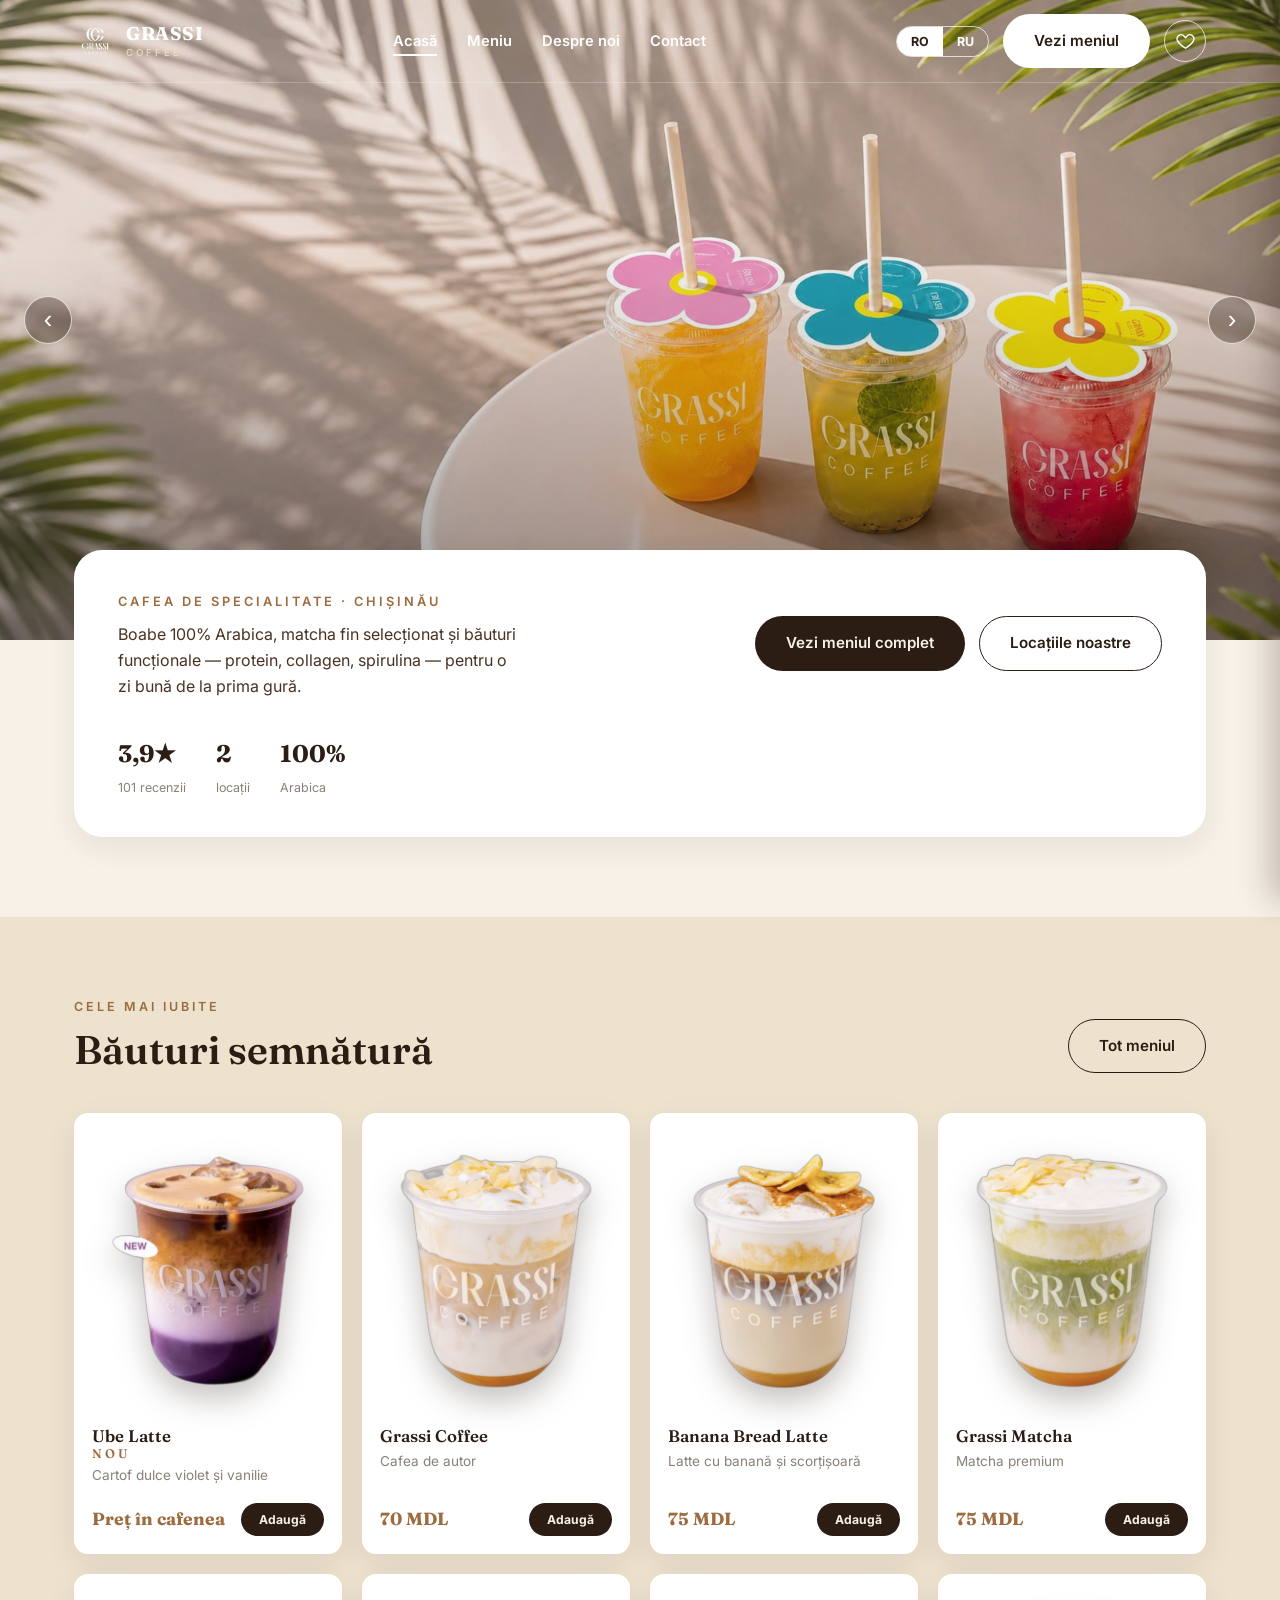
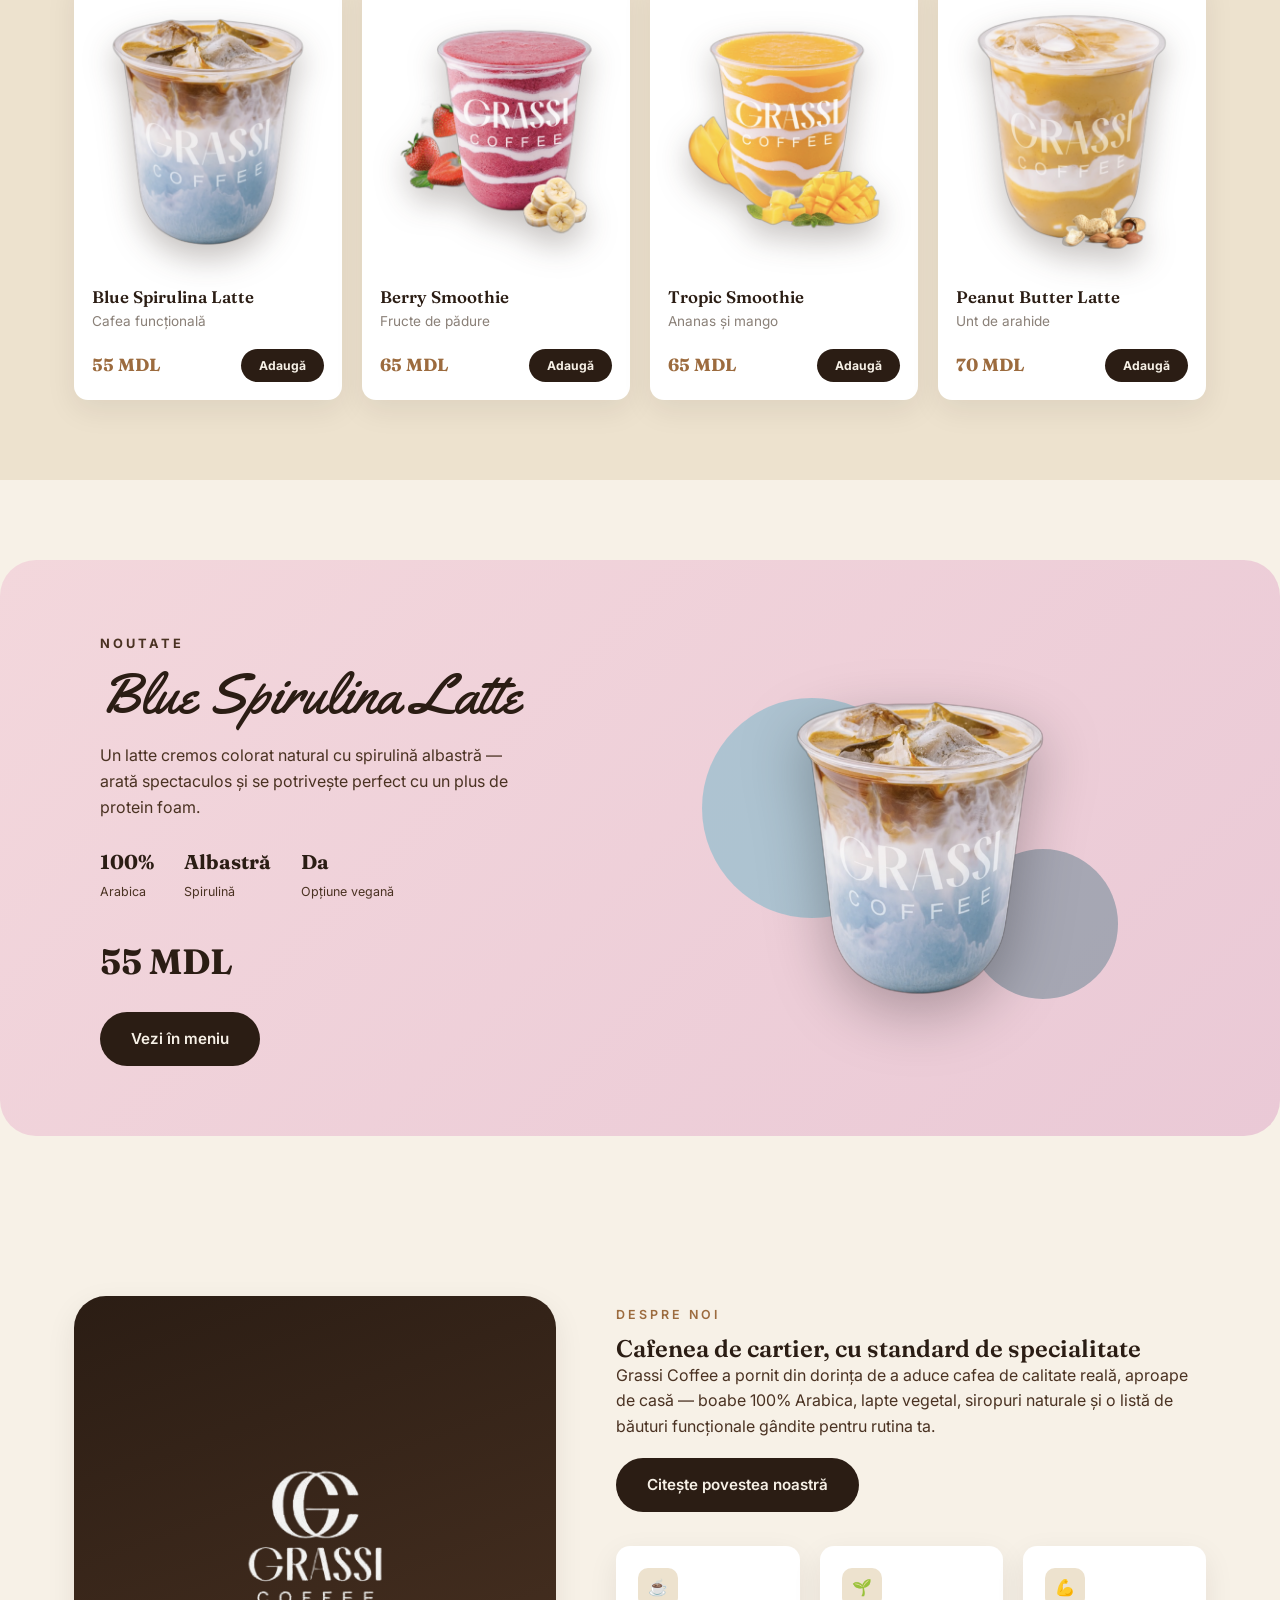
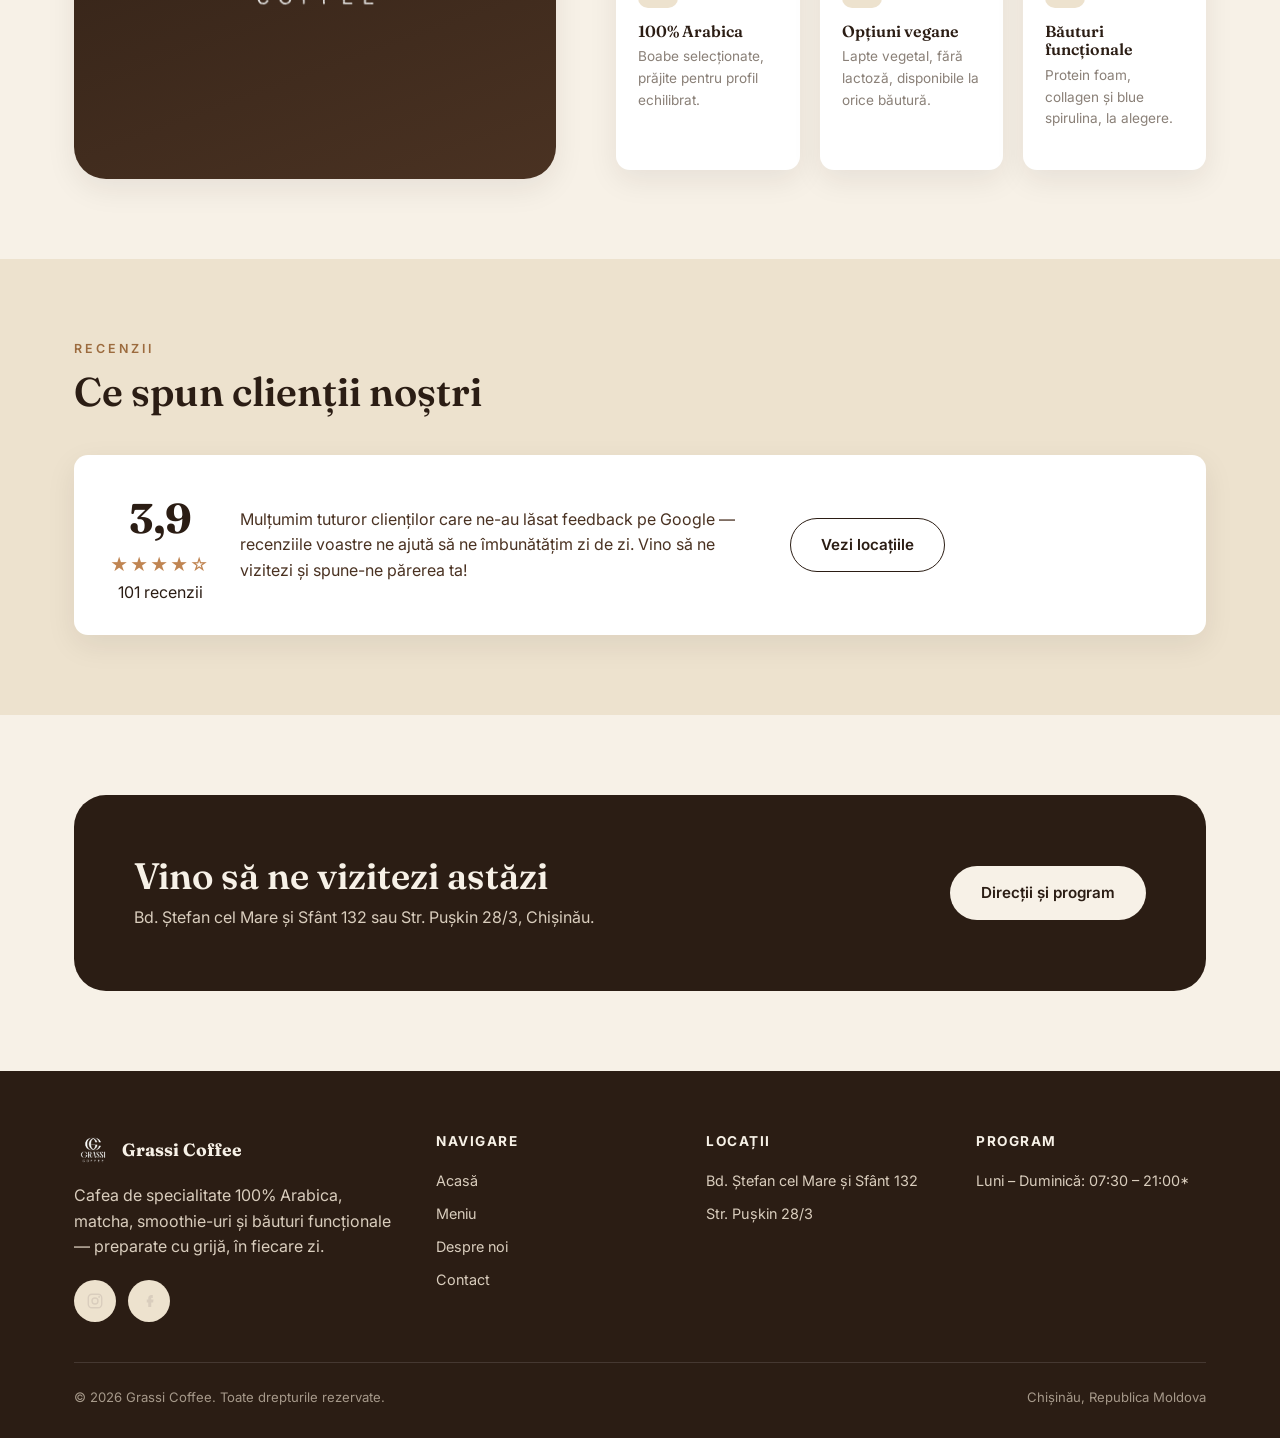
==== index.html @ fbcecba0 "Initial commit: Grassi Coffee website Multi-page RO/RU coffee shop site with menu, photo-based drink" ====
<!doctype html>
<html lang="ro">
<head>
<meta charset="UTF-8">
<meta name="viewport" content="width=device-width, initial-scale=1.0">
<title>Grassi Coffee — Cafea de specialitate în Chișinău</title>
<meta name="description" content="Grassi Coffee — cafea 100% Arabica, matcha, smoothie-uri și băuturi funcționale în Chișinău. Bd. Ștefan cel Mare și Sfânt 132.">
<link rel="icon" href="assets/logo-dark.png" type="image/png">
<link rel="stylesheet" href="css/style.css">
</head>
<body class="home">

<header class="site-header">
  <div class="header-inner">
    <a href="index.html" class="brand">
      <img src="assets/logo-white.png" alt="Grassi Coffee logo">
      <span>GRASSI<small>COFFEE</small></span>
    </a>
    <nav class="main-nav">
      <ul>
        <li><a href="index.html" class="active" data-ro="Acasă" data-ru="Главная">Acasă</a></li>
        <li><a href="meniu.html" data-ro="Meniu" data-ru="Меню">Meniu</a></li>
        <li><a href="despre.html" data-ro="Despre noi" data-ru="О нас">Despre noi</a></li>
        <li><a href="contact.html" data-ro="Contact" data-ru="Контакты">Contact</a></li>
      </ul>
    </nav>
    <div class="header-actions">
      <div class="lang-toggle">
        <button data-lang="ro" class="active">RO</button>
        <button data-lang="ru">RU</button>
      </div>
      <a href="meniu.html" class="btn btn-primary" data-ro="Vezi meniul" data-ru="Смотреть меню">Vezi meniul</a>
      <button class="wishlist-toggle" aria-label="Lista mea" type="button"><svg viewBox="0 0 24 24" fill="none" xmlns="http://www.w3.org/2000/svg"><path d="M12 20.5s-7.5-4.6-10-9.2C.4 8 1.8 4.5 5 3.6c2-.6 4 .1 5.2 1.8L12 7.3l1.8-1.9C15 3.7 17 3 19 3.6c3.2.9 4.6 4.4 3 7.7-2.5 4.6-10 9.2-10 9.2z" stroke="currentColor" stroke-width="1.7" stroke-linejoin="round"/></svg><span class="wishlist-count" hidden>0</span></button>
      <button class="nav-toggle" aria-label="Meniu"><span></span><span></span><span></span></button>
    </div>
  </div>
</header>

<section class="hero-carousel">
  <div class="hero-slide active">
    <img src="assets/hero-1.jpg" alt="Băuturi Grassi Coffee cu topper floral, ediție Flower Season">
  </div>
  <div class="hero-slide">
    <img src="assets/hero-2.jpg" alt="Flower Season — colectează toate cele 5 flori Grassi Coffee">
  </div>
  <button class="hero-arrow prev" aria-label="Slide anterior" type="button">‹</button>
  <button class="hero-arrow next" aria-label="Slide următor" type="button">›</button>
  <div class="hero-dots">
    <button class="hero-dot active" aria-label="Slide 1" type="button"></button>
    <button class="hero-dot" aria-label="Slide 2" type="button"></button>
  </div>
</section>

<section class="hero-info">
  <div class="container">
    <div class="hero-info-card">
      <div>
        <span class="hero-eyebrow" data-ro="Cafea de specialitate · Chișinău" data-ru="Спешелти кофе · Кишинёв">Cafea de specialitate · Chișinău</span>
        <p class="lead" data-ro="Boabe 100% Arabica, matcha fin selecționat și băuturi funcționale — protein, collagen, spirulina — pentru o zi bună de la prima gură." data-ru="100% арабика, отборная матча и функциональные напитки — протеин, коллаген, спирулина — для хорошего дня с первого глотка.">Boabe 100% Arabica, matcha fin selecționat și băuturi funcționale — protein, collagen, spirulina — pentru o zi bună de la prima gură.</p>
      </div>
      <div class="hero-actions">
        <a href="meniu.html" class="btn btn-primary" data-ro="Vezi meniul complet" data-ru="Смотреть полное меню">Vezi meniul complet</a>
        <a href="contact.html" class="btn btn-outline" data-ro="Locațiile noastre" data-ru="Наши локации">Locațiile noastre</a>
      </div>
      <div class="hero-stats">
        <div>
          <strong>3,9★</strong>
          <span data-ro="101 recenzii" data-ru="101 отзыв">101 recenzii</span>
        </div>
        <div>
          <strong>2</strong>
          <span data-ro="locații" data-ru="локации">locații</span>
        </div>
        <div>
          <strong>100%</strong>
          <span data-ro="Arabica" data-ru="Арабика">Arabica</span>
        </div>
      </div>
    </div>
  </div>
</section>

<section class="section-alt">
  <div class="container">
    <div class="section-head">
      <div>
        <span class="section-tag" data-ro="Cele mai iubite" data-ru="Самые любимые">Cele mai iubite</span>
        <h2 data-ro="Băuturi semnătură" data-ru="Фирменные напитки">Băuturi semnătură</h2>
      </div>
      <a href="meniu.html" class="btn btn-outline" data-ro="Tot meniul" data-ru="Всё меню">Tot meniul</a>
    </div>

    <div class="menu-teaser-grid">
      <div class="menu-card">
        <div class="cup"><img src="assets/drinks/ube-latte.png" alt="Ube Latte" loading="lazy"></div>
        <h4>Ube Latte <span class="section-tag" style="margin:0;" data-ro="Nou" data-ru="Новинка">Nou</span></h4>
        <p data-ro="Cartof dulce violet și vanilie" data-ru="Фиолетовый батат и ваниль">Cartof dulce violet și vanilie</p>
        <div class="card-actions">
        <span class="price" data-ro="Preț în cafenea" data-ru="Цена в кофейне">Preț în cafenea</span>
        <button class="btn-cart" type="button" data-ro="Adaugă" data-ru="Добавить">Adaugă</button>
      </div>
      </div>
      <div class="menu-card">
        <div class="cup"><img src="assets/drinks/grassi-coffee.png" alt="Grassi Coffee" loading="lazy"></div>
        <h4>Grassi Coffee</h4>
        <p data-ro="Cafea de autor" data-ru="Авторский кофе">Cafea de autor</p>
        <div class="card-actions">
        <span class="price">70 MDL</span>
        <button class="btn-cart" type="button" data-ro="Adaugă" data-ru="Добавить">Adaugă</button>
      </div>
      </div>
      <div class="menu-card">
        <div class="cup"><img src="assets/drinks/banana-bread-latte.png" alt="Banana Bread Latte" loading="lazy"></div>
        <h4>Banana Bread Latte</h4>
        <p data-ro="Latte cu banană și scorțișoară" data-ru="Латте с бананом и корицей">Latte cu banană și scorțișoară</p>
        <div class="card-actions">
        <span class="price">75 MDL</span>
        <button class="btn-cart" type="button" data-ro="Adaugă" data-ru="Добавить">Adaugă</button>
      </div>
      </div>
      <div class="menu-card">
        <div class="cup"><img src="assets/drinks/grassi-matcha.png" alt="Grassi Matcha" loading="lazy"></div>
        <h4 data-ro="Grassi Matcha" data-ru="Grassi Матча">Grassi Matcha</h4>
        <p data-ro="Matcha premium" data-ru="Премиум матча">Matcha premium</p>
        <div class="card-actions">
        <span class="price">75 MDL</span>
        <button class="btn-cart" type="button" data-ro="Adaugă" data-ru="Добавить">Adaugă</button>
      </div>
      </div>
      <div class="menu-card">
        <div class="cup"><img src="assets/drinks/blue-spirulina-latte.png" alt="Blue Spirulina Latte" loading="lazy"></div>
        <h4 data-ro="Blue Spirulina Latte" data-ru="Blue Spirulina Latte">Blue Spirulina Latte</h4>
        <p data-ro="Cafea funcțională" data-ru="Функциональный кофе">Cafea funcțională</p>
        <div class="card-actions">
        <span class="price">55 MDL</span>
        <button class="btn-cart" type="button" data-ro="Adaugă" data-ru="Добавить">Adaugă</button>
      </div>
      </div>
      <div class="menu-card">
        <div class="cup"><img src="assets/drinks/berry-smoothie.png" alt="Berry Smoothie" loading="lazy"></div>
        <h4 data-ro="Berry Smoothie" data-ru="Berry Smoothie">Berry Smoothie</h4>
        <p data-ro="Fructe de pădure" data-ru="Лесные ягоды">Fructe de pădure</p>
        <div class="card-actions">
        <span class="price">65 MDL</span>
        <button class="btn-cart" type="button" data-ro="Adaugă" data-ru="Добавить">Adaugă</button>
      </div>
      </div>
      <div class="menu-card">
        <div class="cup"><img src="assets/drinks/tropic-smoothie.png" alt="Tropic Smoothie" loading="lazy"></div>
        <h4 data-ro="Tropic Smoothie" data-ru="Tropic Smoothie">Tropic Smoothie</h4>
        <p data-ro="Ananas și mango" data-ru="Ананас и манго">Ananas și mango</p>
        <div class="card-actions">
        <span class="price">65 MDL</span>
        <button class="btn-cart" type="button" data-ro="Adaugă" data-ru="Добавить">Adaugă</button>
      </div>
      </div>
      <div class="menu-card">
        <div class="cup"><img src="assets/drinks/peanut-butter-latte.png" alt="Peanut Butter Latte" loading="lazy"></div>
        <h4 data-ro="Peanut Butter Latte" data-ru="Peanut Butter Latte">Peanut Butter Latte</h4>
        <p data-ro="Unt de arahide" data-ru="Арахисовое масло">Unt de arahide</p>
        <div class="card-actions">
        <span class="price">70 MDL</span>
        <button class="btn-cart" type="button" data-ro="Adaugă" data-ru="Добавить">Adaugă</button>
      </div>
      </div>
    </div>
  </div>
</section>

<section>
  <div class="promo-band">
    <div class="promo-inner">
      <div class="promo-copy">
        <span class="promo-tag" data-ro="Noutate" data-ru="Новинка">Noutate</span>
        <h2 data-ro="Blue Spirulina Latte" data-ru="Blue Spirulina Latte">Blue Spirulina Latte</h2>
        <p data-ro="Un latte cremos colorat natural cu spirulină albastră — arată spectaculos și se potrivește perfect cu un plus de protein foam." data-ru="Кремовый латте, естественно окрашенный голубой спирулиной — выглядит эффектно и отлично сочетается с протеиновой пенкой.">Un latte cremos colorat natural cu spirulină albastră — arată spectaculos și se potrivește perfect cu un plus de protein foam.</p>
        <div class="promo-features">
          <div>
            <strong>100%</strong>
            <span data-ro="Arabica" data-ru="Арабика">Arabica</span>
          </div>
          <div>
            <strong data-ro="Albastră" data-ru="Голубая">Albastră</strong>
            <span data-ro="Spirulină" data-ru="Спирулина">Spirulină</span>
          </div>
          <div>
            <strong data-ro="Da" data-ru="Да">Da</strong>
            <span data-ro="Opțiune vegană" data-ru="Веганский вариант">Opțiune vegană</span>
          </div>
        </div>
        <div class="promo-price">55 MDL</div>
        <a href="meniu.html#special" class="btn btn-primary" data-ro="Vezi în meniu" data-ru="Смотреть в меню">Vezi în meniu</a>
      </div>
      <div class="promo-visual">
        <div class="promo-blob a"></div>
        <div class="promo-blob b"></div>
        <img src="assets/drinks/blue-spirulina-latte.png" alt="Blue Spirulina Latte">
      </div>
    </div>
  </div>
</section>

<section>
  <div class="container">
    <div class="about-grid">
      <div class="about-visual">
        <img src="assets/logo-white.png" alt="Grassi Coffee">
      </div>
      <div class="about-copy">
        <span class="section-tag" data-ro="Despre noi" data-ru="О нас">Despre noi</span>
        <h2 data-ro="Cafenea de cartier, cu standard de specialitate" data-ru="Кофейня у дома со стандартом спешелти">Cafenea de cartier, cu standard de specialitate</h2>
        <p data-ro="Grassi Coffee a pornit din dorința de a aduce cafea de calitate reală, aproape de casă — boabe 100% Arabica, lapte vegetal, siropuri naturale și o listă de băuturi funcționale gândite pentru rutina ta." data-ru="Grassi Coffee появился из желания приблизить по-настоящему качественный кофе — 100% арабика, растительное молоко, натуральные сиропы и линейка функциональных напитков для вашей рутины.">Grassi Coffee a pornit din dorința de a aduce cafea de calitate reală, aproape de casă — boabe 100% Arabica, lapte vegetal, siropuri naturale și o listă de băuturi funcționale gândite pentru rutina ta.</p>
        <a href="despre.html" class="btn btn-primary" data-ro="Citește povestea noastră" data-ru="Читать нашу историю">Citește povestea noastră</a>
        <div class="values">
          <div class="value-card">
            <div class="icon">☕</div>
            <h4 data-ro="100% Arabica" data-ru="100% Арабика">100% Arabica</h4>
            <p data-ro="Boabe selecționate, prăjite pentru profil echilibrat." data-ru="Отборные зёрна, обжарка для сбалансированного вкуса.">Boabe selecționate, prăjite pentru profil echilibrat.</p>
          </div>
          <div class="value-card">
            <div class="icon">🌱</div>
            <h4 data-ro="Opțiuni vegane" data-ru="Веганские опции">Opțiuni vegane</h4>
            <p data-ro="Lapte vegetal, fără lactoză, disponibile la orice băutură." data-ru="Растительное и безлактозное молоко для любого напитка.">Lapte vegetal, fără lactoză, disponibile la orice băutură.</p>
          </div>
          <div class="value-card">
            <div class="icon">💪</div>
            <h4 data-ro="Băuturi funcționale" data-ru="Функциональные напитки">Băuturi funcționale</h4>
            <p data-ro="Protein foam, collagen și blue spirulina, la alegere." data-ru="Протеиновая пенка, коллаген и голубая спирулина на выбор.">Protein foam, collagen și blue spirulina, la alegere.</p>
          </div>
        </div>
      </div>
    </div>
  </div>
</section>

<section class="section-alt">
  <div class="container">
    <div class="section-head">
      <div>
        <span class="section-tag" data-ro="Recenzii" data-ru="Отзывы">Recenzii</span>
        <h2 data-ro="Ce spun clienții noștri" data-ru="Что говорят наши клиенты">Ce spun clienții noștri</h2>
      </div>
    </div>
    <div class="review-strip">
      <div class="review-score">
        <strong>3,9</strong>
        <div class="stars">★★★★☆</div>
        <span data-ro="101 recenzii" data-ru="101 отзыв">101 recenzii</span>
      </div>
      <p data-ro="Mulțumim tuturor clienților care ne-au lăsat feedback pe Google — recenziile voastre ne ajută să ne îmbunătățim zi de zi. Vino să ne vizitezi și spune-ne părerea ta!" data-ru="Спасибо всем клиентам, оставившим отзывы в Google — они помогают нам становиться лучше каждый день. Заходите к нам и поделитесь своим мнением!">Mulțumim tuturor clienților care ne-au lăsat feedback pe Google — recenziile voastre ne ajută să ne îmbunătățim zi de zi. Vino să ne vizitezi și spune-ne părerea ta!</p>
      <a href="contact.html" class="btn btn-outline" data-ro="Vezi locațiile" data-ru="Смотреть локации">Vezi locațiile</a>
    </div>
  </div>
</section>

<section>
  <div class="container">
    <div class="cta-band">
      <div>
        <h2 data-ro="Vino să ne vizitezi astăzi" data-ru="Заходи к нам сегодня">Vino să ne vizitezi astăzi</h2>
        <p data-ro="Bd. Ștefan cel Mare și Sfânt 132 sau Str. Pușkin 28/3, Chișinău." data-ru="Бул. Штефан чел Маре ши Сфынт 132 или ул. Пушкина 28/3, Кишинёв.">Bd. Ștefan cel Mare și Sfânt 132 sau Str. Pușkin 28/3, Chișinău.</p>
      </div>
      <a href="contact.html" class="btn btn-light" data-ro="Direcții și program" data-ru="Маршрут и часы работы">Direcții și program</a>
    </div>
  </div>
</section>

<footer class="site-footer">
  <div class="container">
    <div class="footer-grid">
      <div>
        <div class="footer-brand"><img src="assets/logo-white.png" alt="Grassi Coffee"><span>Grassi Coffee</span></div>
        <p data-ro="Cafea de specialitate 100% Arabica, matcha, smoothie-uri și băuturi funcționale — preparate cu grijă, în fiecare zi." data-ru="Спешелти кофе 100% арабика, матча, смузи и функциональные напитки — с заботой каждый день.">Cafea de specialitate 100% Arabica, matcha, smoothie-uri și băuturi funcționale — preparate cu grijă, în fiecare zi.</p>
        <div class="social-row">
          <a href="https://www.instagram.com/grassi.coffee/" target="_blank" rel="noopener" aria-label="Instagram">
            <svg width="18" height="18" viewBox="0 0 24 24" fill="none"><rect x="3" y="3" width="18" height="18" rx="5" stroke="currentColor" stroke-width="1.8"/><circle cx="12" cy="12" r="4" stroke="currentColor" stroke-width="1.8"/><circle cx="17.5" cy="6.5" r="1.2" fill="currentColor"/></svg>
          </a>
          <a href="https://www.facebook.com/p/Grassi-Coffee-61585398815367/" target="_blank" rel="noopener" aria-label="Facebook">
            <svg width="18" height="18" viewBox="0 0 24 24" fill="none"><path d="M15 8h2V4h-2c-2.2 0-4 1.8-4 4v2H9v4h2v6h4v-6h2.5l.5-4H15V8c0-.6.4-1 1-1z" fill="currentColor"/></svg>
          </a>
        </div>
      </div>
      <div>
        <h5 data-ro="Navigare" data-ru="Навигация">Navigare</h5>
        <ul>
          <li><a href="index.html" data-ro="Acasă" data-ru="Главная">Acasă</a></li>
          <li><a href="meniu.html" data-ro="Meniu" data-ru="Меню">Meniu</a></li>
          <li><a href="despre.html" data-ro="Despre noi" data-ru="О нас">Despre noi</a></li>
          <li><a href="contact.html" data-ro="Contact" data-ru="Контакты">Contact</a></li>
        </ul>
      </div>
      <div>
        <h5 data-ro="Locații" data-ru="Локации">Locații</h5>
        <ul>
          <li>Bd. Ștefan cel Mare și Sfânt 132</li>
          <li>Str. Pușkin 28/3</li>
        </ul>
      </div>
      <div>
        <h5 data-ro="Program" data-ru="Часы работы">Program</h5>
        <ul>
          <li data-ro="Luni – Duminică: 07:30 – 21:00*" data-ru="Пн – Вс: 07:30 – 21:00*">Luni – Duminică: 07:30 – 21:00*</li>
        </ul>
      </div>
    </div>
    <div class="footer-bottom">
      <span>&copy; <span class="current-year"></span> Grassi Coffee. <span data-ro="Toate drepturile rezervate." data-ru="Все права защищены.">Toate drepturile rezervate.</span></span>
      <span data-ro="Chișinău, Republica Moldova" data-ru="Кишинёв, Республика Молдова">Chișinău, Republica Moldova</span>
    </div>
  </div>
</footer>

<div class="wishlist-overlay"></div>
<aside class="wishlist-drawer">
  <div class="wishlist-head">
    <h3 data-ro="Lista mea" data-ru="Мой список">Lista mea</h3>
    <button class="wishlist-close" aria-label="Close" type="button">×</button>
  </div>
  <p class="wishlist-note" data-ro="Salvată doar în acest browser — nu trimite comanda către cafenea. Arat-o baristului sau sună-ne pentru a plasa comanda." data-ru="Сохраняется только в этом браузере — не отправляет заказ в кофейню. Покажи бариста или позвони нам, чтобы оформить заказ.">Salvată doar în acest browser — nu trimite comanda către cafenea. Arat-o baristului sau sună-ne pentru a plasa comanda.</p>
  <ul class="wishlist-items"></ul>
  <div class="wishlist-empty" data-ro="Lista este goală." data-ru="Список пуст.">Lista este goală.</div>
  <div class="wishlist-footer">
    <div class="wishlist-total-row">
      <span data-ro="Total estimat" data-ru="Примерная сумма">Total estimat</span>
      <strong class="wishlist-total">0 MDL</strong>
    </div>
    <button class="btn btn-outline wishlist-clear" data-ro="Golește lista" data-ru="Очистить список">Golește lista</button>
  </div>
</aside>

<script src="js/main.js"></script>
</body>
</html>
---- css/style.css ----
@import url('https://fonts.googleapis.com/css2?family=Fraunces:wght@400;500;600;700&family=Inter:wght@400;500;600;700&family=Bebas+Neue&family=Yellowtail&display=swap');

:root{
  --cream: #F7F1E7;
  --cream-dark: #EDE2CE;
  --coffee-900: #2B1D14;
  --coffee-700: #4A3222;
  --coffee-500: #7B5A3E;
  --accent: #C08552;
  --accent-dark: #9C6B3E;
  --white: #FFFFFF;
  --gray: #8A8078;
  --line: #E0D5C2;
  --radius: 14px;
  --shadow: 0 10px 30px rgba(43,29,20,0.08);
  --max: 1180px;
}

*{box-sizing:border-box;margin:0;padding:0;}

html{scroll-behavior:smooth;}

body{
  font-family:'Inter',sans-serif;
  background:var(--cream);
  color:var(--coffee-900);
  line-height:1.6;
  -webkit-font-smoothing:antialiased;
}

h1,h2,h3,h4{
  font-family:'Fraunces',serif;
  font-weight:600;
  color:var(--coffee-900);
  line-height:1.15;
}

a{color:inherit;text-decoration:none;}
img{max-width:100%;display:block;}
ul{list-style:none;}

.container{
  max-width:var(--max);
  margin:0 auto;
  padding:0 24px;
}

/* Buttons */
.btn{
  display:inline-flex;
  align-items:center;
  justify-content:center;
  gap:8px;
  padding:14px 30px;
  border-radius:999px;
  font-weight:600;
  font-size:0.95rem;
  border:1.5px solid transparent;
  cursor:pointer;
  transition:transform .15s ease, background .2s ease, color .2s ease, border-color .2s ease;
}
.btn:hover{transform:translateY(-2px);}
.btn-primary{background:var(--coffee-900);color:var(--cream);}
.btn-primary:hover{background:var(--accent-dark);}
.btn-outline{border-color:var(--coffee-900);color:var(--coffee-900);background:transparent;}
.btn-outline:hover{background:var(--coffee-900);color:var(--cream);}
.btn-light{background:var(--cream);color:var(--coffee-900);}

/* Header */
.site-header{
  position:sticky;
  top:0;
  z-index:100;
  background:rgba(247,241,231,0.92);
  backdrop-filter:blur(8px);
  border-bottom:1px solid var(--line);
}
.header-inner{
  display:flex;
  align-items:center;
  justify-content:space-between;
  padding:14px 24px;
  max-width:var(--max);
  margin:0 auto;
}
.brand{
  display:flex;
  align-items:center;
  gap:10px;
  font-family:'Fraunces',serif;
  font-weight:700;
  font-size:1.15rem;
  letter-spacing:0.5px;
}
.brand img{height:42px;width:42px;}
.brand span{display:flex;flex-direction:column;line-height:1;}
.brand small{font-family:'Inter',sans-serif;font-weight:500;font-size:0.6rem;letter-spacing:3px;color:var(--accent-dark);margin-top:4px;}

.main-nav{
  display:flex;
  align-items:center;
  gap:36px;
}
.main-nav ul{display:flex;gap:30px;}
.main-nav a{
  font-weight:600;
  font-size:0.92rem;
  color:var(--coffee-700);
  position:relative;
  padding:6px 0;
}
.main-nav a::after{
  content:"";
  position:absolute;
  left:0;bottom:0;
  width:0;height:2px;
  background:var(--accent);
  transition:width .2s ease;
}
.main-nav a:hover::after,
.main-nav a.active::after{width:100%;}
.main-nav a.active{color:var(--coffee-900);}

.header-actions{display:flex;align-items:center;gap:14px;}

.lang-toggle{
  display:flex;
  border:1.5px solid var(--coffee-900);
  border-radius:999px;
  overflow:hidden;
}
.lang-toggle button{
  border:none;
  background:transparent;
  padding:7px 14px;
  font-family:'Inter',sans-serif;
  font-weight:700;
  font-size:0.78rem;
  cursor:pointer;
  color:var(--coffee-900);
}
.lang-toggle button.active{background:var(--coffee-900);color:var(--cream);}

.nav-toggle{
  display:none;
  flex-direction:column;
  gap:5px;
  background:none;
  border:none;
  cursor:pointer;
  padding:6px;
}
.nav-toggle span{width:24px;height:2px;background:var(--coffee-900);}

/* Wishlist toggle button */
.wishlist-toggle{
  position:relative;
  display:flex;
  align-items:center;
  justify-content:center;
  width:42px;height:42px;
  border-radius:50%;
  border:1.5px solid var(--coffee-900);
  background:transparent;
  cursor:pointer;
  color:var(--coffee-900);
  transition:background .2s ease, color .2s ease;
}
.wishlist-toggle:hover{background:var(--coffee-900);color:var(--cream);}
.wishlist-toggle svg{width:19px;height:19px;}
.wishlist-count{
  position:absolute;
  top:-6px;right:-6px;
  min-width:18px;height:18px;
  padding:0 4px;
  border-radius:999px;
  background:var(--accent);
  color:#fff;
  font-size:0.68rem;
  font-weight:700;
  display:flex;align-items:center;justify-content:center;
  line-height:1;
}
.wishlist-count[hidden]{display:none;}
body.home .wishlist-toggle{border-color:rgba(255,255,255,0.7);color:#fff;}
body.home .wishlist-toggle:hover{background:#fff;color:var(--coffee-900);}

/* Wishlist drawer */
.wishlist-overlay{
  position:fixed; inset:0;
  background:rgba(43,29,20,0.45);
  z-index:200;
  opacity:0;
  pointer-events:none;
  transition:opacity .25s ease;
}
.wishlist-overlay.open{opacity:1;pointer-events:auto;}
.wishlist-drawer{
  position:fixed;
  top:0;right:0;
  bottom:0;
  width:380px;
  max-width:88vw;
  background:var(--cream);
  z-index:201;
  box-shadow:-10px 0 30px rgba(43,29,20,0.25);
  transform:translateX(100%);
  transition:transform .3s ease;
  display:flex;
  flex-direction:column;
}
.wishlist-drawer.open{transform:translateX(0);}
.wishlist-head{
  display:flex;
  align-items:center;
  justify-content:space-between;
  padding:22px 24px;
  border-bottom:1px solid var(--line);
}
.wishlist-head h3{font-size:1.2rem;}
.wishlist-close{
  background:none;border:none;
  font-size:1.6rem;line-height:1;
  cursor:pointer;color:var(--coffee-700);
  padding:4px 8px;
}
.wishlist-note{
  padding:14px 24px 0;
  font-size:0.78rem;
  color:var(--gray);
}
.wishlist-items{
  flex:1;
  overflow-y:auto;
  padding:10px 24px;
}
.wishlist-empty{
  padding:40px 24px;
  text-align:center;
  color:var(--gray);
  font-size:0.9rem;
}
.wishlist-empty[hidden]{display:none;}
.wishlist-item{
  display:flex;
  align-items:center;
  gap:12px;
  padding:14px 0;
  border-bottom:1px solid var(--line);
}
.wishlist-item-name{font-weight:600;font-size:0.92rem;}
.wishlist-item-price{font-size:0.82rem;color:var(--accent-dark);font-weight:600;}
.wishlist-item-qty{
  display:flex;
  align-items:center;
  gap:8px;
  margin-left:auto;
}
.wishlist-qty-btn{
  width:24px;height:24px;
  border-radius:50%;
  border:1px solid var(--line);
  background:var(--white);
  cursor:pointer;
  font-size:0.9rem;
  line-height:1;
  display:flex;align-items:center;justify-content:center;
}
.wishlist-remove{
  background:none;border:none;
  color:var(--gray);
  cursor:pointer;
  font-size:1.1rem;
  padding:2px 6px;
}
.wishlist-remove:hover{color:var(--accent-dark);}
.wishlist-footer{
  padding:18px 24px 24px;
  border-top:1px solid var(--line);
}
.wishlist-total-row{
  display:flex;
  justify-content:space-between;
  align-items:baseline;
  margin-bottom:14px;
  font-weight:600;
}
.wishlist-total-row strong{font-family:'Fraunces',serif;font-size:1.2rem;color:var(--coffee-900);}
.wishlist-clear{width:100%;}

/* Hero carousel (home) */
.hero-carousel{
  position:relative;
  height:640px;
  max-height:78vh;
  overflow:hidden;
  background:var(--coffee-900);
}
.hero-carousel::after{
  content:"";
  position:absolute; inset:0;
  background:linear-gradient(180deg, rgba(0,0,0,0.05) 40%, rgba(0,0,0,0.4) 100%);
  pointer-events:none;
  z-index:2;
}
.hero-slide{
  position:absolute; inset:0;
  opacity:0;
  transition:opacity .7s ease;
}
.hero-slide.active{opacity:1;}
.hero-slide img{width:100%;height:100%;object-fit:cover;object-position:center;}
.hero-arrow{
  position:absolute;
  top:50%;
  translate:0 -50%;
  z-index:3;
  width:48px;height:48px;
  border-radius:50%;
  border:1.5px solid rgba(255,255,255,0.7);
  background:rgba(43,29,20,0.35);
  backdrop-filter:blur(4px);
  color:#fff;
  font-size:1.6rem;
  line-height:1;
  cursor:pointer;
  display:flex;align-items:center;justify-content:center;
  transition:background .2s ease;
}
.hero-arrow:hover{background:rgba(43,29,20,0.6);}
.hero-arrow.prev{left:24px;}
.hero-arrow.next{right:24px;}
.hero-dots{
  position:absolute;
  bottom:22px;
  left:50%;
  translate:-50% 0;
  z-index:3;
  display:flex;
  gap:10px;
}
.hero-dot{
  width:9px;height:9px;
  border-radius:50%;
  border:1.5px solid #fff;
  background:transparent;
  cursor:pointer;
  padding:0;
}
.hero-dot.active{background:#fff;}

.hero-info{padding:0 0 80px;}
.hero-info-card{
  background:var(--white);
  border-radius:28px;
  box-shadow:var(--shadow);
  padding:38px 44px;
  margin-top:-90px;
  position:relative;
  z-index:5;
  display:flex;
  align-items:center;
  justify-content:space-between;
  gap:36px;
  flex-wrap:wrap;
}
.hero-eyebrow{
  display:inline-block;
  font-weight:600;
  font-size:0.8rem;
  letter-spacing:3px;
  text-transform:uppercase;
  color:var(--accent-dark);
  margin-bottom:10px;
}
.hero-info-card .lead{
  font-size:1rem;
  color:var(--coffee-700);
  max-width:400px;
}
.hero-actions{display:flex;gap:14px;flex-wrap:wrap;}
.hero-stats{display:flex;gap:30px;}
.hero-stats div strong{
  display:block;
  font-family:'Fraunces',serif;
  font-size:1.5rem;
}
.hero-stats div span{font-size:0.78rem;color:var(--gray);}

/* Transparent header on home hero */
body.home .site-header{
  position:absolute;
  top:0;left:0;right:0;
  background:transparent;
  border-bottom:1px solid rgba(255,255,255,0.22);
  backdrop-filter:none;
}
body.home .site-header .brand,
body.home .site-header .main-nav a,
body.home .site-header .lang-toggle button{color:#fff;}
body.home .site-header .brand small{color:#F0DAB8;}
body.home .site-header .main-nav a::after{background:#fff;}
body.home .site-header .lang-toggle{border-color:rgba(255,255,255,0.7);}
body.home .site-header .lang-toggle button.active{background:#fff;color:var(--coffee-900);}
body.home .site-header .btn-primary{background:#fff;color:var(--coffee-900);}
body.home .site-header .btn-primary:hover{background:var(--accent);color:#fff;}
body.home .nav-toggle span{background:#fff;}
@media (max-width:720px){
  body.home .main-nav{background:var(--cream);}
  body.home .main-nav a,
  body.home .main-nav .lang-toggle button{color:var(--coffee-900) !important;}
}

/* Section titles */
.section-tag{
  font-weight:600;
  font-size:0.78rem;
  letter-spacing:3px;
  text-transform:uppercase;
  color:var(--accent-dark);
  margin-bottom:10px;
  display:block;
}
.section-head{
  display:flex;
  align-items:flex-end;
  justify-content:space-between;
  gap:20px;
  margin-bottom:40px;
  flex-wrap:wrap;
}
.section-head h2{font-size:clamp(1.8rem,3.4vw,2.5rem);}
.section-head p{color:var(--coffee-700);max-width:420px;}

section{padding:80px 0;}
.section-alt{background:var(--cream-dark);}

/* Menu teaser grid (home) */
.menu-teaser-grid{
  display:grid;
  grid-template-columns:repeat(4,1fr);
  gap:20px;
}
.menu-card{
  background:var(--white);
  border-radius:var(--radius);
  padding:18px;
  box-shadow:var(--shadow);
  transition:transform .2s ease;
  display:flex;
  flex-direction:column;
}
.menu-card:hover{transform:translateY(-5px);}
.menu-card .cup{
  width:100%;
  aspect-ratio:1/0.85;
  border-radius:10px;
  margin-bottom:16px;
  background:var(--cream-dark);
  display:flex;align-items:center;justify-content:center;
  overflow:hidden;
}
.menu-card .cup:has(img){background:none;border-radius:0;overflow:visible;}
.menu-card .cup svg{width:44%;}
.menu-card .cup img{
  width:100%;height:100%;object-fit:contain;padding:8px;
  filter:drop-shadow(0 14px 16px rgba(43,29,20,0.28));
}
.menu-card h4{font-size:1.05rem;margin-bottom:4px;}
.menu-card p{font-size:0.85rem;color:var(--gray);margin-bottom:10px;}
.menu-card .price{font-weight:700;color:var(--accent-dark);font-family:'Fraunces',serif;font-size:1.1rem;}

/* Price + add-to-cart row, shared by menu-card and item-card */
.card-actions{
  display:flex;
  align-items:center;
  justify-content:space-between;
  gap:10px;
  margin-top:auto;
  padding-top:6px;
}
.btn-cart{
  border:none;
  background:var(--coffee-900);
  color:var(--cream);
  padding:9px 18px;
  border-radius:999px;
  font-family:'Inter',sans-serif;
  font-size:0.76rem;
  font-weight:700;
  cursor:pointer;
  transition:background .2s ease, transform .15s ease;
  white-space:nowrap;
}
.btn-cart:hover{background:var(--accent-dark);}
.btn-cart:active{transform:scale(0.94);}
.btn-cart.added{background:var(--accent);}

/* Category pills */
.pill-row{
  display:flex;
  flex-wrap:wrap;
  gap:12px;
  margin-bottom:44px;
}
.pill{
  padding:10px 22px;
  border-radius:999px;
  background:var(--white);
  border:1.5px solid var(--line);
  font-weight:600;
  font-size:0.88rem;
  cursor:pointer;
  transition:all .2s ease;
}
.pill:hover,.pill.active{background:var(--coffee-900);color:var(--cream);border-color:var(--coffee-900);}

/* Price table */
.price-table-wrap{
  background:var(--white);
  border-radius:var(--radius);
  box-shadow:var(--shadow);
  padding:8px 0;
  overflow-x:auto;
}
table.price-table{
  width:100%;
  border-collapse:collapse;
  min-width:520px;
}
table.price-table th{
  text-align:left;
  font-family:'Inter',sans-serif;
  font-size:0.75rem;
  letter-spacing:1.5px;
  text-transform:uppercase;
  color:var(--gray);
  padding:16px 26px 12px;
}
table.price-table th:not(:first-child),
table.price-table td:not(:first-child){text-align:center;}
table.price-table td{
  padding:14px 26px;
  border-top:1px solid var(--line);
  font-weight:500;
}
table.price-table td:first-child{font-weight:600;}
table.price-table tr:hover td{background:var(--cream);}

/* Menu item grid (specialty) */
.menu-grid{
  display:grid;
  grid-template-columns:repeat(4,1fr);
  gap:18px;
}
.item-card{
  background:var(--white);
  border-radius:var(--radius);
  padding:20px;
  box-shadow:var(--shadow);
  display:flex;
  flex-direction:column;
  gap:10px;
}
.item-card .cup{
  width:100%;
  aspect-ratio:1/0.8;
  border-radius:10px;
  background:var(--cream-dark);
  display:flex;align-items:center;justify-content:center;
  overflow:hidden;
}
.item-card .cup:has(img){background:none;border-radius:0;overflow:visible;}
.item-card .cup svg{width:40%;}
.item-card .cup img{
  width:100%;height:100%;object-fit:contain;padding:6px;
  filter:drop-shadow(0 12px 14px rgba(43,29,20,0.28));
}
.item-card h4{font-size:0.98rem;}
.item-card p{font-size:0.8rem;color:var(--gray);margin:0;}
.item-card .price{font-weight:700;color:var(--accent-dark);font-family:'Fraunces',serif;}

.addons-grid{
  display:grid;
  grid-template-columns:repeat(2,1fr);
  gap:40px;
  margin-top:20px;
}
.addon-list li{
  display:flex;
  justify-content:space-between;
  padding:12px 0;
  border-bottom:1px solid var(--line);
  font-weight:500;
}
.addon-list li span.price{color:var(--accent-dark);font-weight:700;}

.menu-note{
  background:var(--white);
  border-left:4px solid var(--accent);
  border-radius:8px;
  padding:16px 20px;
  font-size:0.92rem;
  color:var(--coffee-700);
  margin-top:40px;
}

/* About */
.about-grid{
  display:grid;
  grid-template-columns:0.9fr 1.1fr;
  gap:60px;
  align-items:center;
}
.about-visual{
  aspect-ratio:1/1;
  border-radius:32px;
  background:linear-gradient(160deg,var(--coffee-900),var(--coffee-700));
  box-shadow:var(--shadow);
  display:flex;align-items:center;justify-content:center;
}
.about-visual img{width:44%;opacity:0.95;}
.about-copy p{margin-bottom:18px;color:var(--coffee-700);}
.values{
  display:grid;
  grid-template-columns:repeat(3,1fr);
  gap:20px;
  margin-top:34px;
}
.value-card{
  background:var(--white);
  border-radius:var(--radius);
  padding:22px;
  box-shadow:var(--shadow);
}
.value-card .icon{
  width:40px;height:40px;
  border-radius:10px;
  background:var(--cream-dark);
  display:flex;align-items:center;justify-content:center;
  margin-bottom:14px;
}
.value-card h4{font-size:1rem;margin-bottom:6px;}
.value-card p{font-size:0.85rem;color:var(--gray);}

/* Locations */
.locations-grid{
  display:grid;
  grid-template-columns:repeat(2,1fr);
  gap:26px;
}
.location-card{
  background:var(--white);
  border-radius:var(--radius);
  box-shadow:var(--shadow);
  overflow:hidden;
}
.location-card .map{height:220px;width:100%;border:0;filter:grayscale(0.3) sepia(0.15);}
.location-card .info{padding:24px;}
.location-card h3{font-size:1.15rem;margin-bottom:10px;}
.location-card .meta{display:flex;gap:10px;align-items:flex-start;font-size:0.9rem;color:var(--coffee-700);margin-bottom:8px;}

/* Reviews */
.review-strip{
  display:flex;
  align-items:center;
  gap:30px;
  background:var(--white);
  border-radius:var(--radius);
  box-shadow:var(--shadow);
  padding:30px 36px;
  flex-wrap:wrap;
}
.review-score{text-align:center;}
.review-score strong{font-family:'Fraunces',serif;font-size:2.6rem;display:block;}
.stars{color:var(--accent);letter-spacing:2px;font-size:1.1rem;}
.review-strip p{color:var(--coffee-700);max-width:520px;}

/* Promo band (featured drink) */
.promo-band{
  background:linear-gradient(135deg,#F3D7DC,#EAC9D6);
  border-radius:36px;
  overflow:hidden;
  position:relative;
}
.promo-inner{
  max-width:var(--max);
  margin:0 auto;
  display:grid;
  grid-template-columns:1fr 1fr;
  align-items:center;
  gap:40px;
  padding:70px 50px;
}
.promo-tag{
  font-weight:700;
  font-size:0.8rem;
  letter-spacing:3px;
  text-transform:uppercase;
  color:var(--coffee-700);
}
.promo-copy h2{
  font-family:'Yellowtail',cursive;
  font-weight:400;
  font-size:clamp(2.4rem,4.6vw,3.6rem);
  margin:6px 0 16px;
  color:var(--coffee-900);
}
.promo-copy p{color:var(--coffee-700);max-width:420px;margin-bottom:26px;}
.promo-features{display:flex;gap:30px;margin-bottom:30px;flex-wrap:wrap;}
.promo-features strong{display:block;font-family:'Fraunces',serif;font-size:1.25rem;color:var(--coffee-900);}
.promo-features span{font-size:0.78rem;color:var(--coffee-700);}
.promo-price{font-family:'Fraunces',serif;font-size:2.2rem;font-weight:700;color:var(--coffee-900);margin-bottom:22px;}
.promo-visual{position:relative;display:flex;align-items:center;justify-content:center;min-height:300px;}
.promo-blob{position:absolute;border-radius:50%;}
.promo-blob.a{width:220px;height:220px;background:#6FB8C9;opacity:.5;top:6%;left:8%;}
.promo-blob.b{width:150px;height:150px;background:#3E6E7E;opacity:.4;bottom:6%;right:12%;}
.promo-visual img{position:relative;width:280px;max-width:80%;filter:drop-shadow(0 20px 30px rgba(0,0,0,0.28));}

/* CTA band */
.cta-band{
  background:var(--coffee-900);
  color:var(--cream);
  border-radius:32px;
  padding:60px;
  display:flex;
  align-items:center;
  justify-content:space-between;
  gap:30px;
  flex-wrap:wrap;
}
.cta-band h2{color:var(--cream);font-size:clamp(1.7rem,3vw,2.3rem);}
.cta-band p{color:#D9CDBD;margin-top:8px;}

/* Contact form */
.contact-grid{
  display:grid;
  grid-template-columns:1fr 1fr;
  gap:50px;
}
.form-group{margin-bottom:18px;}
.form-group label{display:block;font-weight:600;font-size:0.85rem;margin-bottom:8px;}
.form-group input,.form-group textarea{
  width:100%;
  padding:13px 16px;
  border-radius:10px;
  border:1.5px solid var(--line);
  font-family:'Inter',sans-serif;
  font-size:0.95rem;
  background:var(--white);
}
.form-group input:focus,.form-group textarea:focus{outline:2px solid var(--accent);border-color:var(--accent);}
.contact-info-card{
  background:var(--white);
  border-radius:var(--radius);
  box-shadow:var(--shadow);
  padding:30px;
}
.contact-info-card li{
  display:flex;
  gap:14px;
  padding:14px 0;
  border-bottom:1px solid var(--line);
}
.contact-info-card li:last-child{border-bottom:none;}
.contact-info-card .label{font-size:0.78rem;text-transform:uppercase;letter-spacing:1.5px;color:var(--gray);}
.social-row{display:flex;gap:12px;margin-top:20px;}
.social-row a{
  width:42px;height:42px;
  border-radius:50%;
  background:var(--cream-dark);
  display:flex;align-items:center;justify-content:center;
  transition:background .2s ease;
}
.social-row a:hover{background:var(--accent);color:var(--white);}

/* Footer */
.site-footer{
  background:var(--coffee-900);
  color:#D9CDBD;
  padding:60px 0 30px;
}
.footer-grid{
  display:grid;
  grid-template-columns:1.4fr 1fr 1fr 1fr;
  gap:40px;
  margin-bottom:40px;
}
.footer-brand{display:flex;align-items:center;gap:10px;margin-bottom:14px;}
.footer-brand img{height:38px;width:38px;}
.footer-brand span{font-family:'Fraunces',serif;font-weight:700;color:var(--cream);font-size:1.1rem;}
.site-footer h5{color:var(--cream);font-size:0.85rem;letter-spacing:1.5px;text-transform:uppercase;margin-bottom:16px;}
.site-footer ul li{margin-bottom:10px;font-size:0.9rem;}
.site-footer a:hover{color:var(--accent);}
.footer-bottom{
  border-top:1px solid rgba(255,255,255,0.12);
  padding-top:24px;
  display:flex;
  justify-content:space-between;
  font-size:0.82rem;
  color:#A6998A;
  flex-wrap:wrap;
  gap:10px;
}

/* Page hero (inner pages) */
.page-hero{
  padding:56px 0 40px;
  text-align:center;
}
.page-hero h1{font-size:clamp(2.2rem,4.5vw,3rem);margin-bottom:12px;}
.page-hero p{color:var(--coffee-700);max-width:560px;margin:0 auto;}
.breadcrumb{font-size:0.85rem;color:var(--gray);margin-bottom:16px;}
.breadcrumb a{color:var(--accent-dark);font-weight:600;}

/* Utility */
.center{text-align:center;}
.mt-40{margin-top:40px;}

/* Responsive */
@media (max-width:960px){
  .about-grid{grid-template-columns:1fr;}
  .about-visual{max-width:340px;margin:0 auto;}
  .menu-teaser-grid{grid-template-columns:repeat(2,1fr);}
  .menu-grid{grid-template-columns:repeat(2,1fr);}
  .values{grid-template-columns:1fr;}
  .locations-grid{grid-template-columns:1fr;}
  .contact-grid{grid-template-columns:1fr;}
  .footer-grid{grid-template-columns:1fr 1fr;}
  .addons-grid{grid-template-columns:1fr;}
  .promo-inner{grid-template-columns:1fr;padding:50px 30px;}
  .promo-visual{order:-1;min-height:220px;}
}
@media (max-width:720px){
  .main-nav{
    position:fixed;
    top:70px;left:0;right:0;
    background:var(--cream);
    flex-direction:column;
    align-items:flex-start;
    padding:24px;
    border-bottom:1px solid var(--line);
    transform:translateY(-140%);
    opacity:0;
    transition:transform .25s ease, opacity .25s ease;
    z-index:99;
  }
  .main-nav.open{transform:translateY(0);opacity:1;}
  .main-nav ul{flex-direction:column;gap:16px;width:100%;}
  .header-actions{gap:10px;}
  .nav-toggle{display:flex;}
  .menu-teaser-grid,.menu-grid{grid-template-columns:1fr 1fr;}
  .cta-band{flex-direction:column;text-align:center;padding:40px 26px;}
  .review-strip{flex-direction:column;text-align:center;}
  .hero-carousel{height:400px;}
  .hero-arrow{width:38px;height:38px;font-size:1.3rem;}
  .hero-arrow.prev{left:12px;}
  .hero-arrow.next{right:12px;}
  .hero-info-card{flex-direction:column;align-items:flex-start;text-align:left;padding:30px 26px;margin-top:-60px;}
}
@media (max-width:520px){
  .menu-teaser-grid,.menu-grid{grid-template-columns:1fr;}
  .footer-grid{grid-template-columns:1fr;}
}
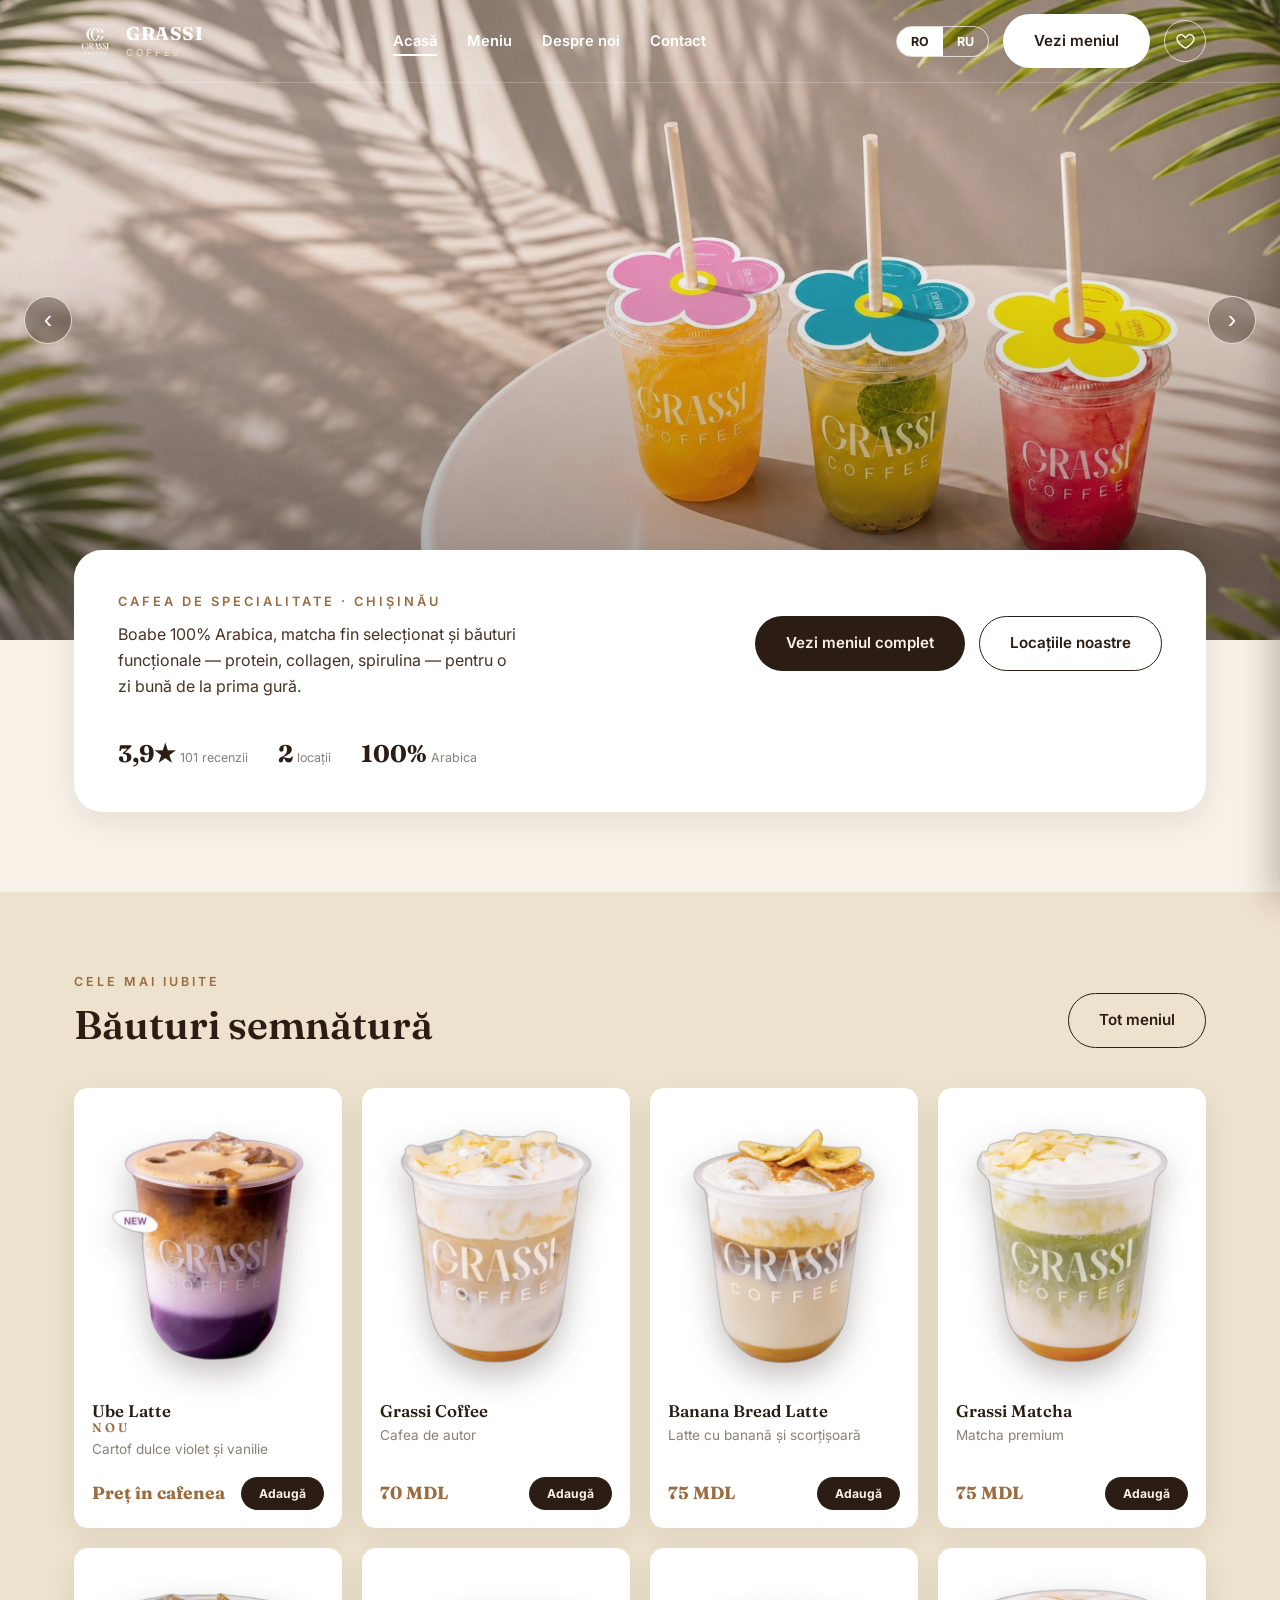
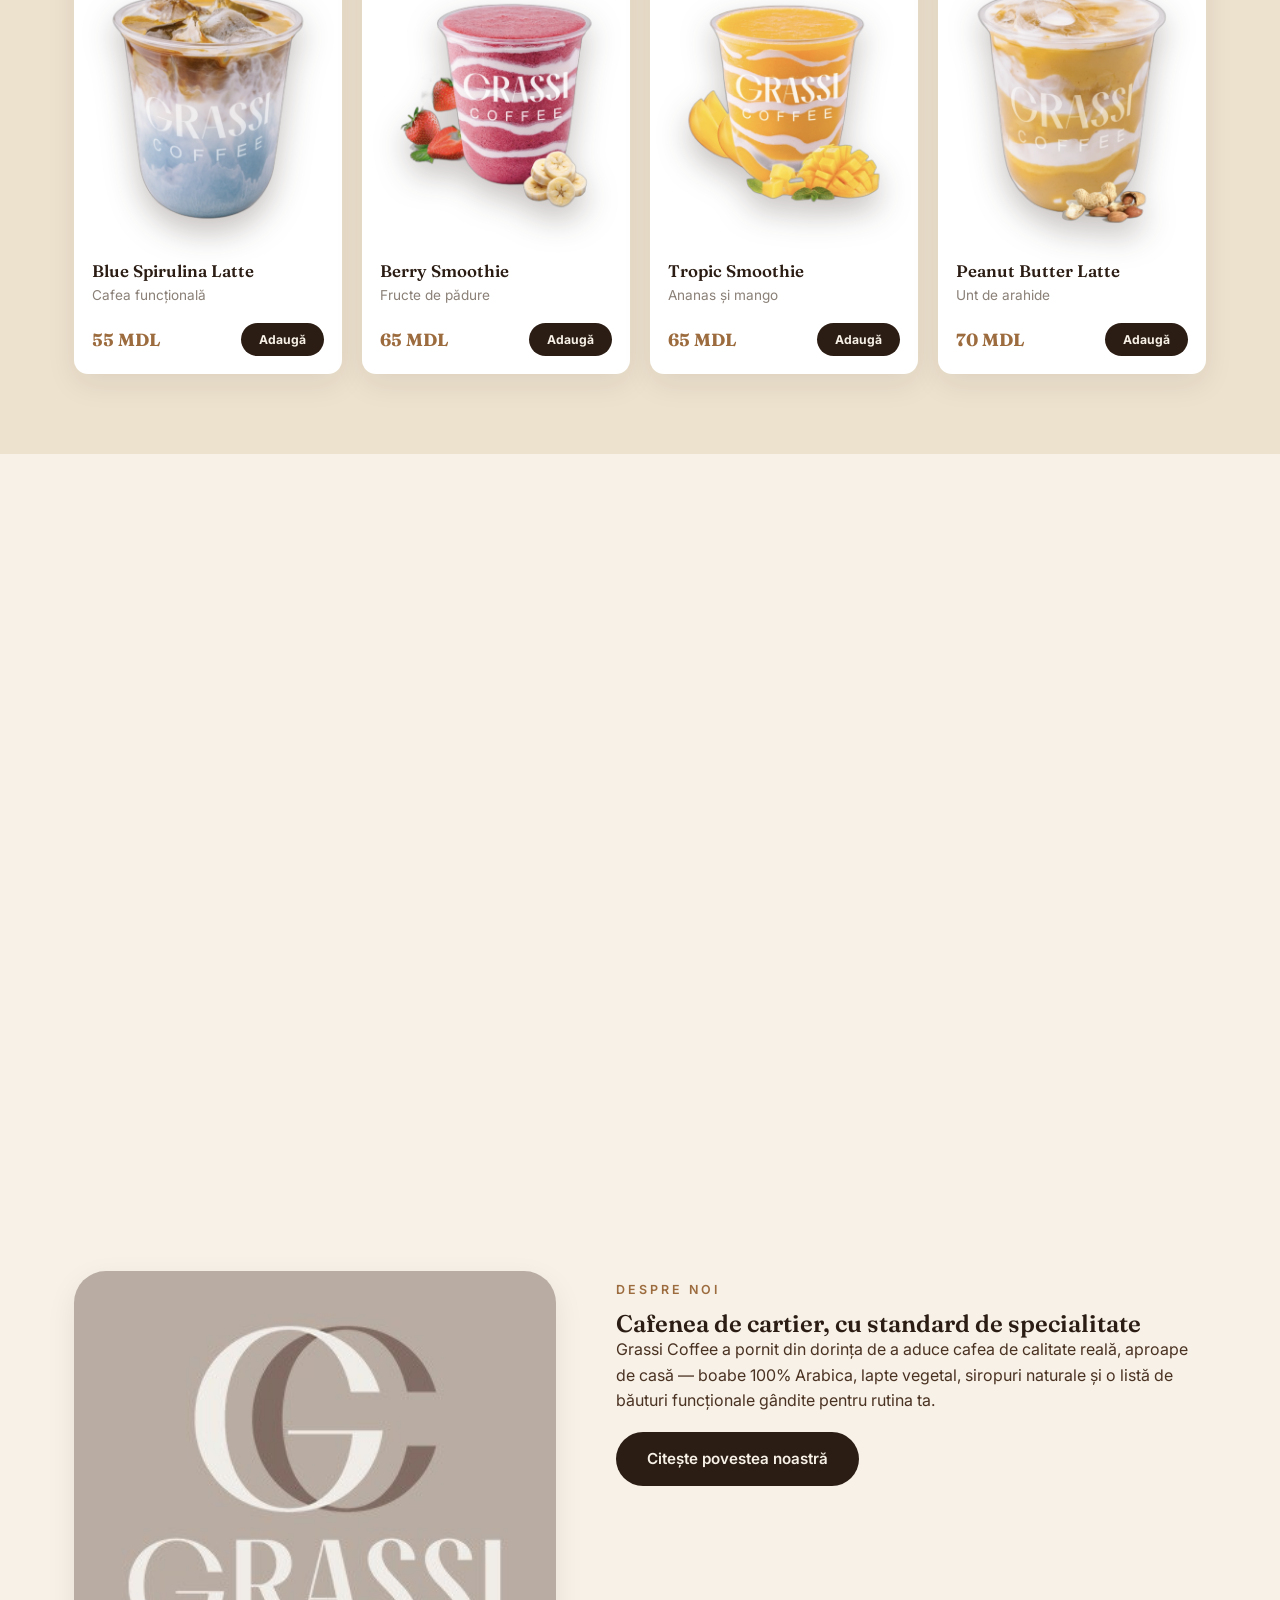
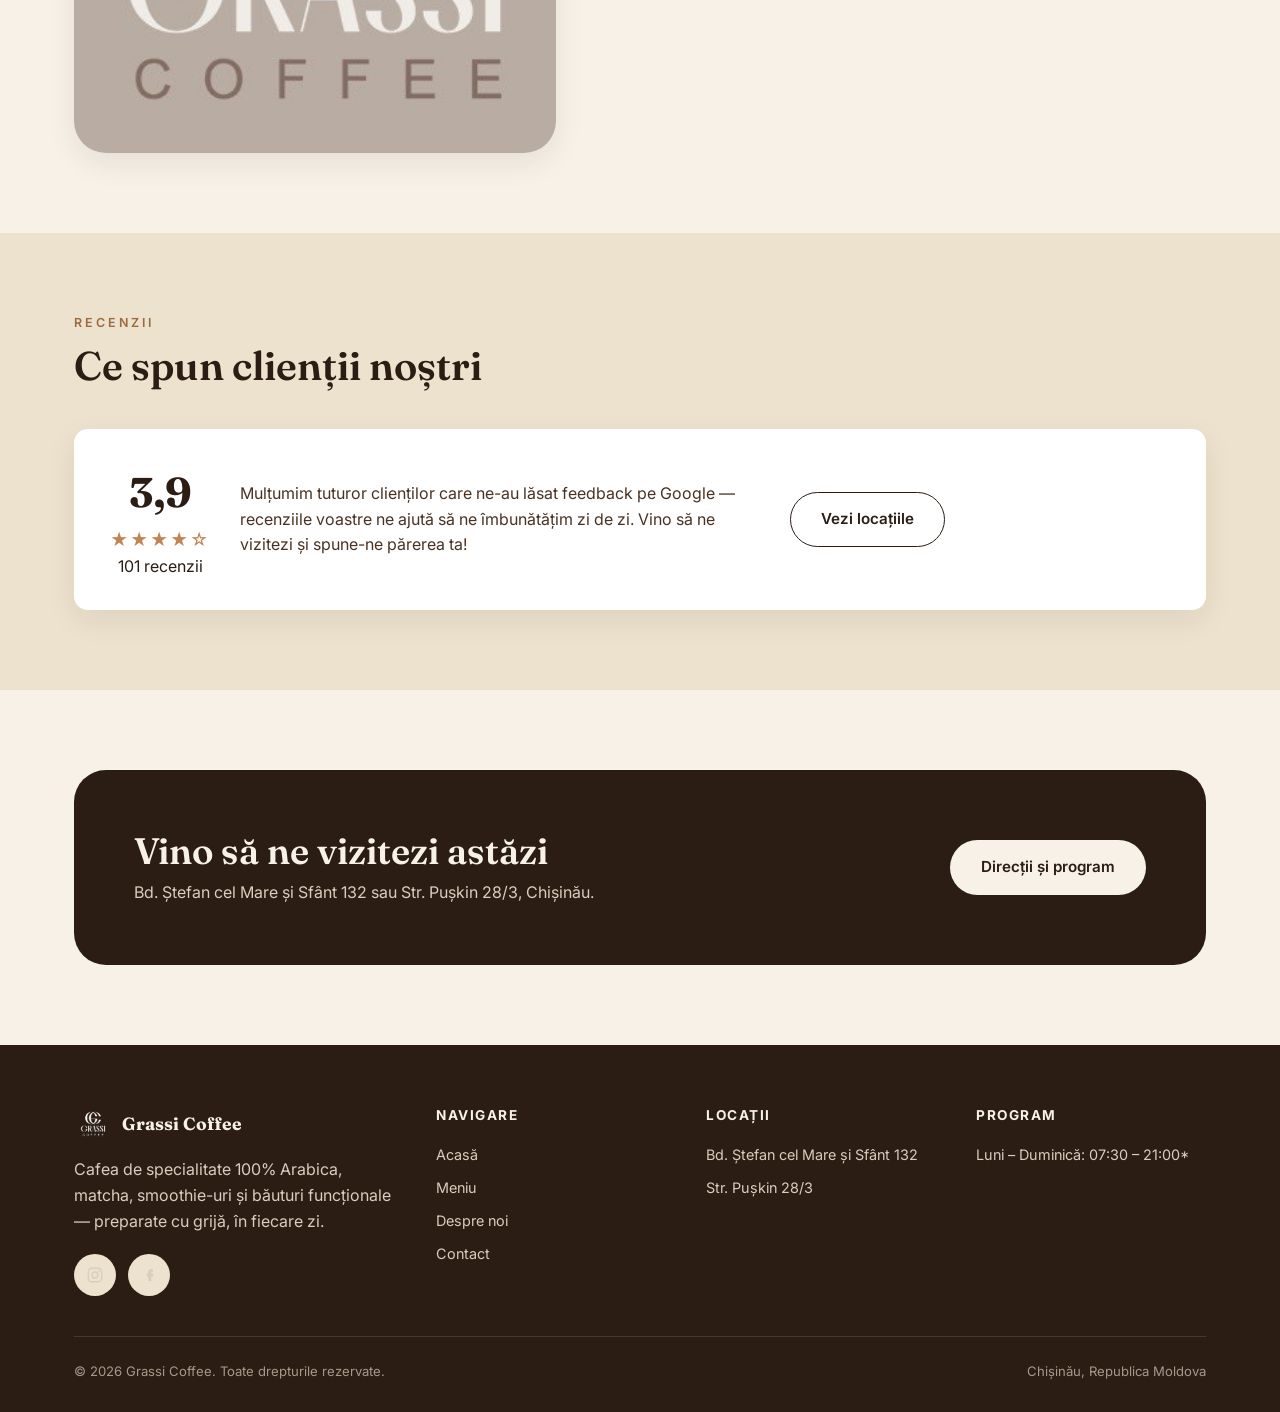
==== commit 99094f28: "Replace placeholder about-section logo with real brand mark image" ====
--- a/index.html
+++ b/index.html
@@ -204,7 +204,7 @@
   <div class="container">
     <div class="about-grid">
       <div class="about-visual">
-        <img src="assets/logo-white.png" alt="Grassi Coffee">
+        <img src="assets/brand-mark.jpg" alt="Grassi Coffee">
       </div>
       <div class="about-copy">
         <span class="section-tag" data-ro="Despre noi" data-ru="О нас">Despre noi</span>
--- a/css/style.css
+++ b/css/style.css
@@ -615,11 +615,10 @@
 .about-visual{
   aspect-ratio:1/1;
   border-radius:32px;
-  background:linear-gradient(160deg,var(--coffee-900),var(--coffee-700));
   box-shadow:var(--shadow);
-  display:flex;align-items:center;justify-content:center;
-}
-.about-visual img{width:44%;opacity:0.95;}
+  overflow:hidden;
+}
+.about-visual img{width:100%;height:100%;object-fit:cover;}
 .about-copy p{margin-bottom:18px;color:var(--coffee-700);}
 .values{
   display:grid;
@@ -862,3 +861,132 @@
   .menu-teaser-grid,.menu-grid{grid-template-columns:1fr;}
   .footer-grid{grid-template-columns:1fr;}
 }
+
+/* ============ Animations ============ */
+
+/* Scroll reveal — JS toggles .in-view when an element enters the viewport */
+.menu-card,
+.item-card,
+.value-card,
+.location-card,
+.price-table-wrap,
+.review-strip,
+.promo-band,
+.cta-band,
+.contact-info-card,
+#contact-form,
+.section-head{
+  opacity:0;
+  transform:translateY(28px);
+  transition:opacity .7s cubic-bezier(.2,.7,.2,1), transform .7s cubic-bezier(.2,.7,.2,1);
+}
+.menu-card.in-view,
+.item-card.in-view,
+.value-card.in-view,
+.location-card.in-view,
+.price-table-wrap.in-view,
+.review-strip.in-view,
+.promo-band.in-view,
+.cta-band.in-view,
+.contact-info-card.in-view,
+#contact-form.in-view,
+.section-head.in-view{
+  opacity:1;
+  transform:translateY(0);
+}
+@media (prefers-reduced-motion: reduce){
+  .menu-card,.item-card,.value-card,.location-card,.price-table-wrap,
+  .review-strip,.promo-band,.cta-band,.contact-info-card,#contact-form,.section-head{
+    opacity:1 !important;transform:none !important;transition:none !important;
+  }
+}
+
+/* stagger grid children */
+.menu-teaser-grid > *, .menu-grid > *, .values > * {
+  transition-delay:calc(var(--reveal-i, 0) * 70ms);
+}
+
+/* Hero carousel — slow Ken Burns zoom while a slide is active */
+.hero-slide img{transform:scale(1);transition:none;}
+.hero-slide.active img{
+  animation:kenburns 9s ease-out forwards;
+}
+@keyframes kenburns{
+  from{transform:scale(1.1);}
+  to{transform:scale(1);}
+}
+
+/* Drink photo hover zoom */
+.menu-card .cup img,
+.item-card .cup img{transition:transform .45s cubic-bezier(.2,.7,.2,1), filter .3s ease;}
+.menu-card:hover .cup img,
+.item-card:hover .cup img{transform:scale(1.07) translateY(-4px);}
+
+/* Card lift already exists on .menu-card; extend to item-card + value/location cards */
+.item-card,.value-card,.location-card{transition:opacity .7s cubic-bezier(.2,.7,.2,1), transform .35s ease, box-shadow .35s ease;}
+.item-card:hover,.value-card:hover,.location-card:hover{transform:translateY(-6px);box-shadow:0 18px 34px rgba(43,29,20,0.14);}
+.item-card.in-view:hover,.value-card.in-view:hover,.location-card.in-view:hover{transform:translateY(-6px);}
+
+/* Nav underline + buttons already animated; add a gentle press effect */
+.btn:active{transform:translateY(0) scale(.97);}
+
+/* Wishlist badge pulse when the count changes */
+@keyframes pulse{
+  0%{transform:scale(1);}
+  30%{transform:scale(1.35);}
+  60%{transform:scale(.92);}
+  100%{transform:scale(1);}
+}
+.wishlist-count.pulse{animation:pulse .45s ease;}
+.wishlist-toggle.bump{animation:bump .4s ease;}
+@keyframes bump{
+  0%,100%{transform:rotate(0deg);}
+  25%{transform:rotate(-8deg);}
+  60%{transform:rotate(8deg);}
+}
+
+/* Animated counters (hero stats, review score) get a subtle rise-in */
+.hero-stats div strong,.review-score strong{
+  display:inline-block;
+}
+
+/* Back to top button (created by JS) */
+.back-to-top{
+  position:fixed;
+  right:24px;
+  bottom:24px;
+  z-index:150;
+  width:46px;height:46px;
+  border-radius:50%;
+  background:var(--coffee-900);
+  color:var(--cream);
+  border:none;
+  cursor:pointer;
+  display:flex;align-items:center;justify-content:center;
+  font-size:1.2rem;
+  box-shadow:0 10px 24px rgba(43,29,20,0.3);
+  opacity:0;
+  transform:translateY(16px) scale(.85);
+  pointer-events:none;
+  transition:opacity .3s ease, transform .3s ease, background .2s ease;
+}
+.back-to-top.show{opacity:1;transform:translateY(0) scale(1);pointer-events:auto;}
+.back-to-top:hover{background:var(--accent-dark);}
+
+/* Logo + brand micro hover */
+.brand img{transition:transform .35s cubic-bezier(.2,.7,.2,1);}
+.brand:hover img{transform:rotate(-6deg) scale(1.06);}
+
+/* Pill buttons: smoother press */
+.pill{transition:all .25s cubic-bezier(.2,.7,.2,1);}
+
+/* Page fade-in on load */
+body{animation:pageIn .5s ease both;}
+@keyframes pageIn{
+  from{opacity:0;}
+  to{opacity:1;}
+}
+@media (prefers-reduced-motion: reduce){
+  body{animation:none;}
+  .hero-slide.active img{animation:none;}
+}
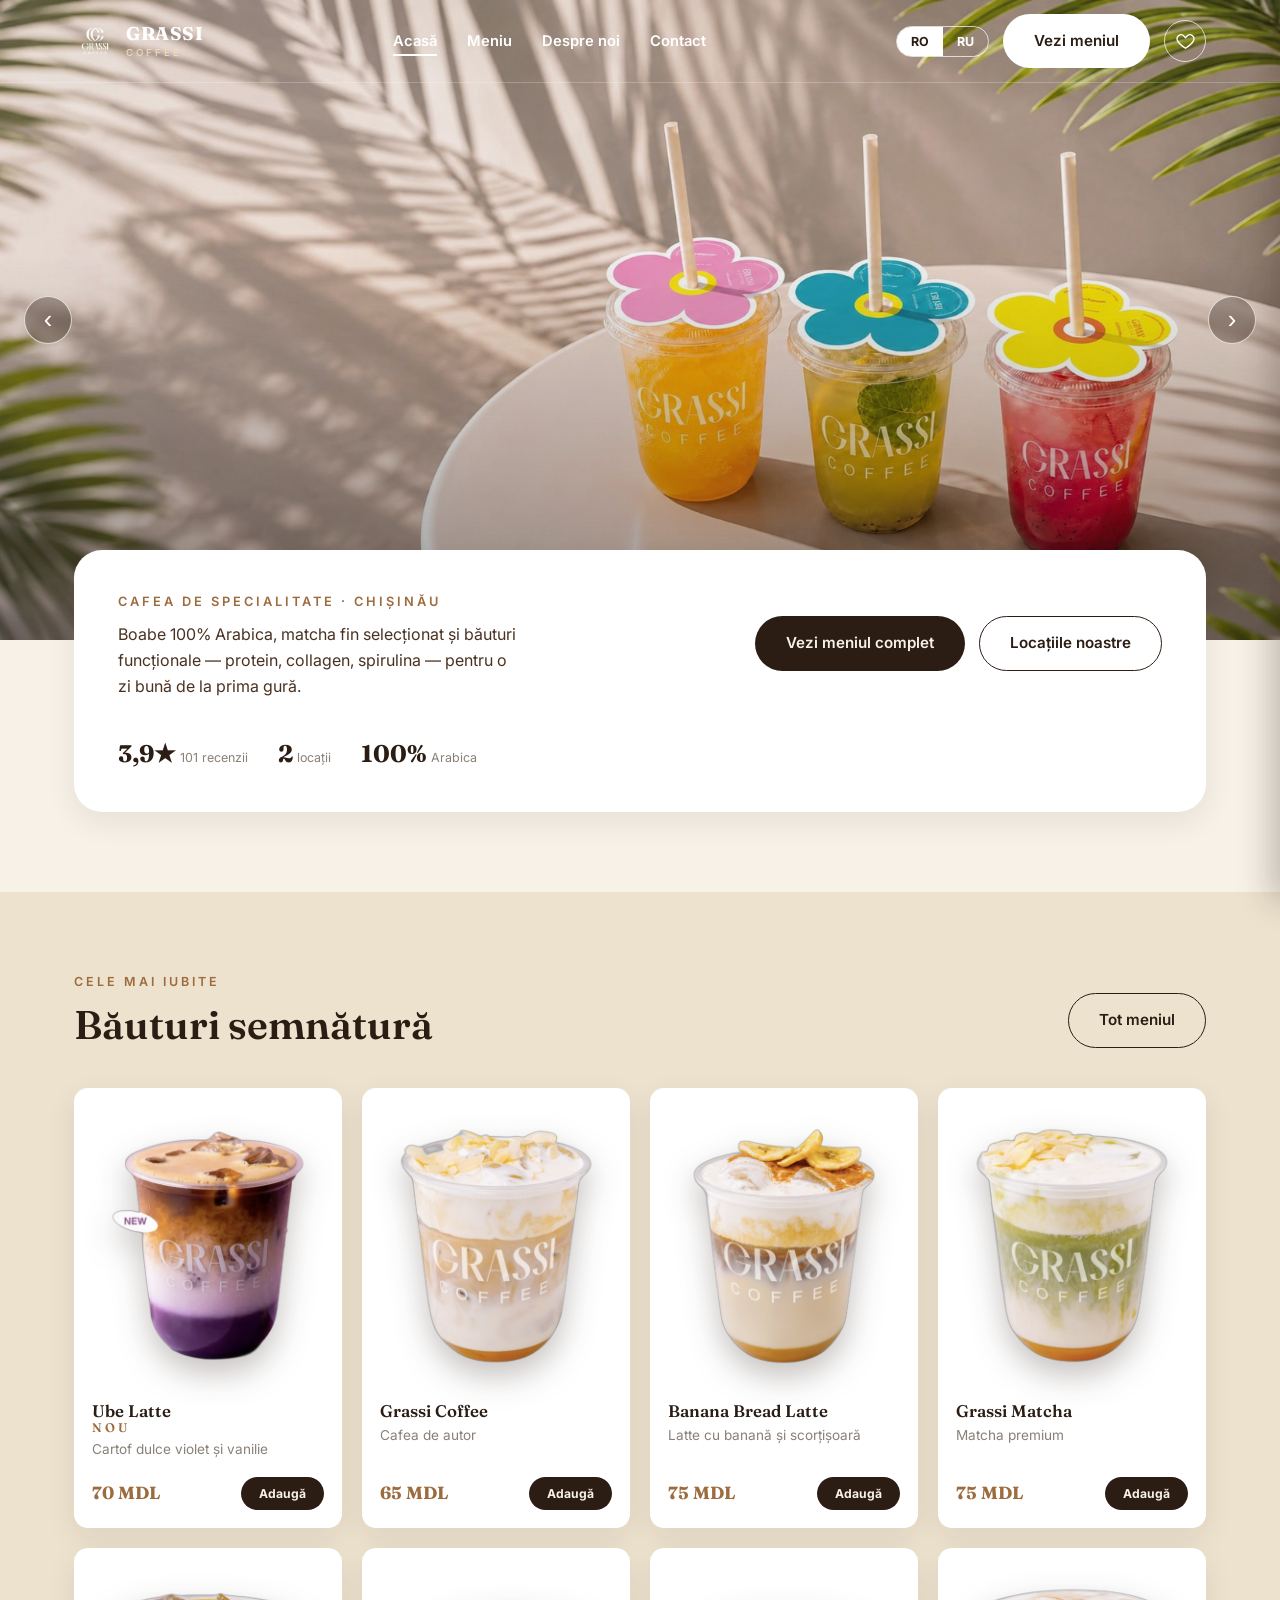
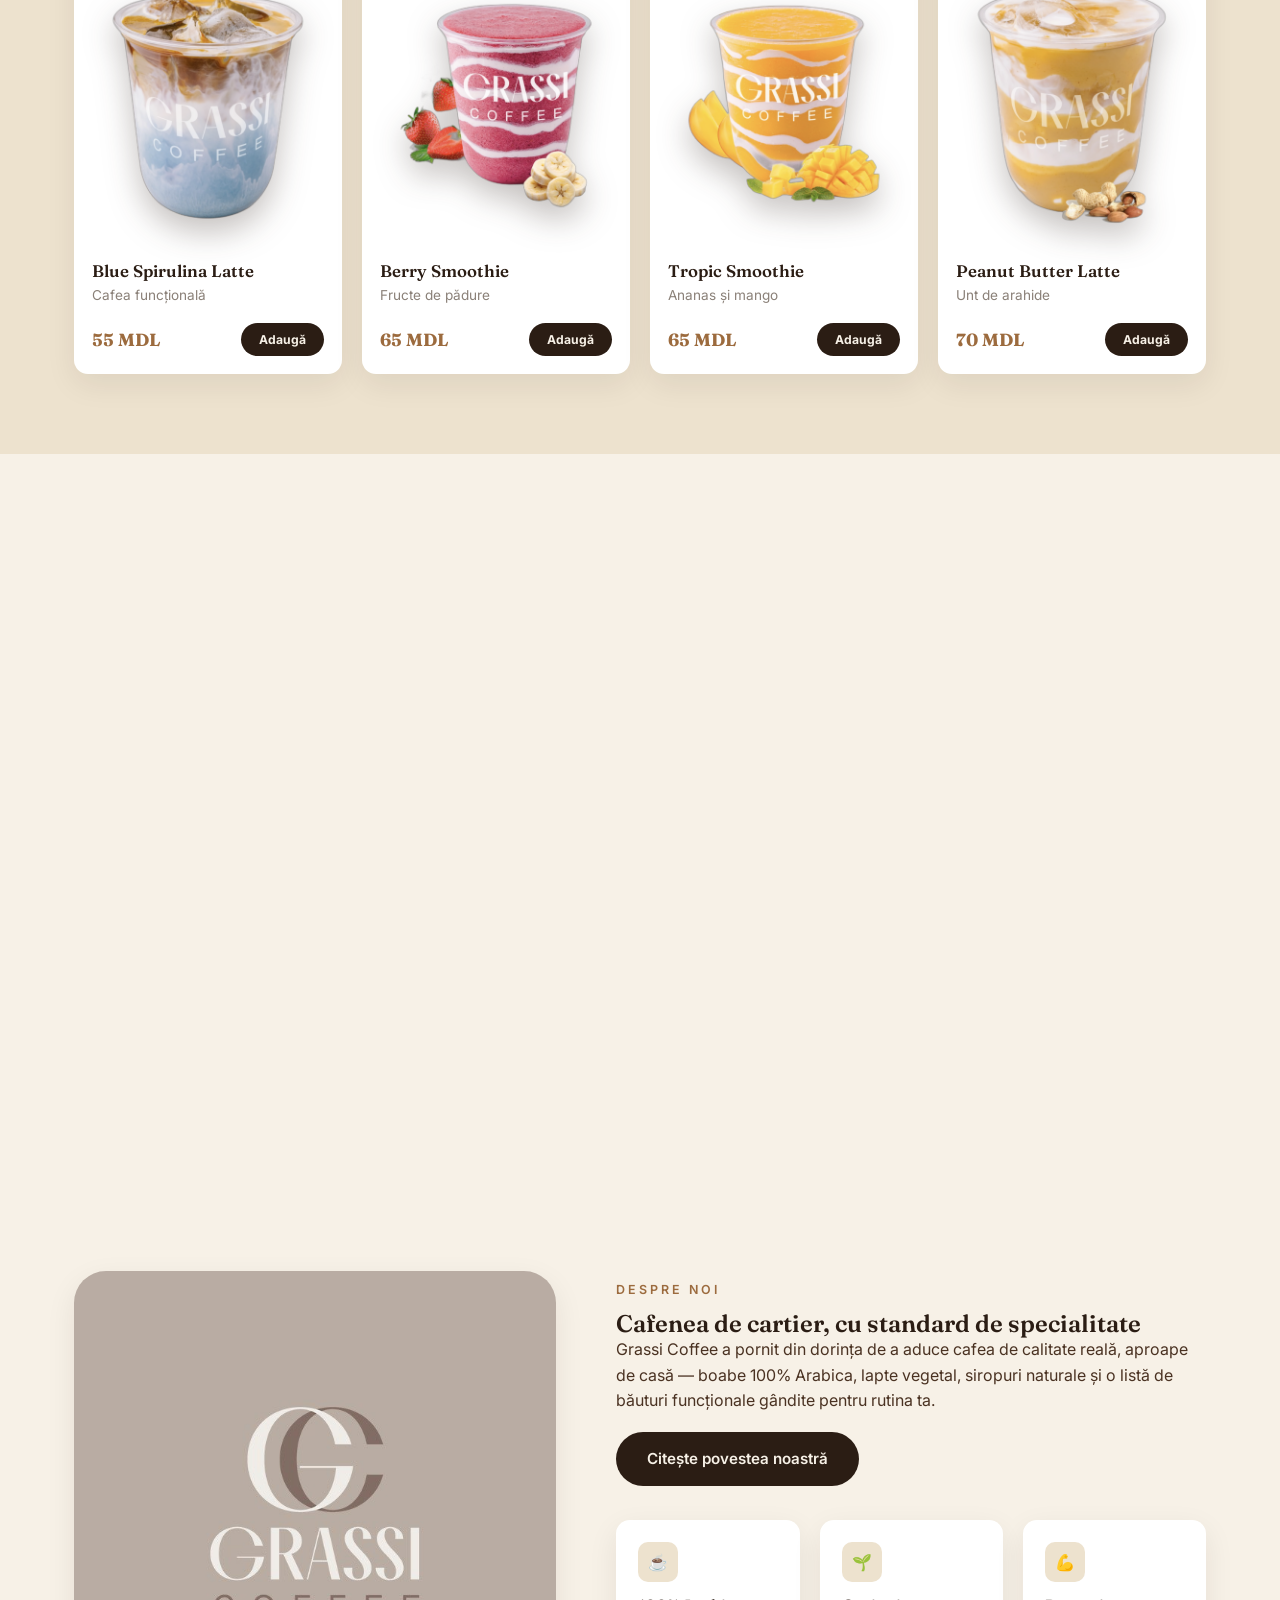
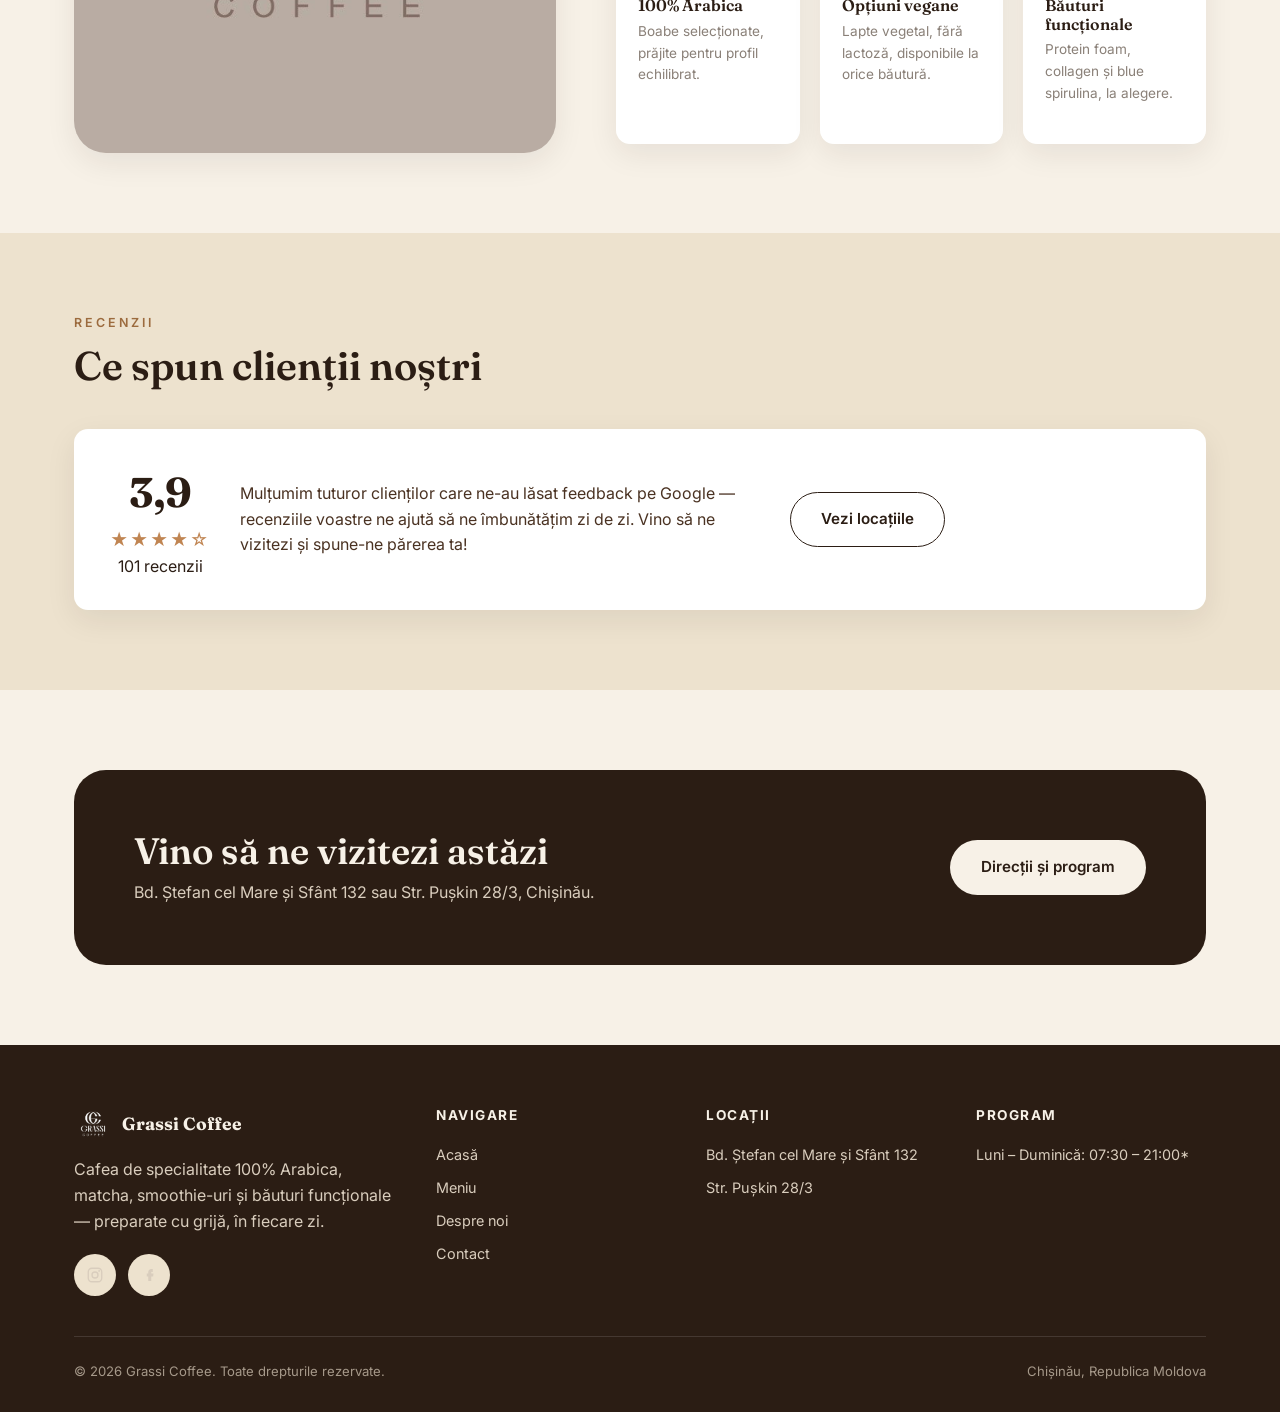
==== commit f1171245: "Fill in real prices from Telegram bot menu; add Choco Claud, Matcha Coconut Water, Bumble Matcha; zo" ====
--- a/index.html
+++ b/index.html
@@ -96,7 +96,7 @@
         <h4>Ube Latte <span class="section-tag" style="margin:0;" data-ro="Nou" data-ru="Новинка">Nou</span></h4>
         <p data-ro="Cartof dulce violet și vanilie" data-ru="Фиолетовый батат и ваниль">Cartof dulce violet și vanilie</p>
         <div class="card-actions">
-        <span class="price" data-ro="Preț în cafenea" data-ru="Цена в кофейне">Preț în cafenea</span>
+        <span class="price">70 MDL</span>
         <button class="btn-cart" type="button" data-ro="Adaugă" data-ru="Добавить">Adaugă</button>
       </div>
       </div>
@@ -105,7 +105,7 @@
         <h4>Grassi Coffee</h4>
         <p data-ro="Cafea de autor" data-ru="Авторский кофе">Cafea de autor</p>
         <div class="card-actions">
-        <span class="price">70 MDL</span>
+        <span class="price">65 MDL</span>
         <button class="btn-cart" type="button" data-ro="Adaugă" data-ru="Добавить">Adaugă</button>
       </div>
       </div>
--- a/css/style.css
+++ b/css/style.css
@@ -617,8 +617,9 @@
   border-radius:32px;
   box-shadow:var(--shadow);
   overflow:hidden;
-}
-.about-visual img{width:100%;height:100%;object-fit:cover;}
+  background:#B9ACA3;
+}
+.about-visual img{width:100%;height:100%;object-fit:contain;}
 .about-copy p{margin-bottom:18px;color:var(--coffee-700);}
 .values{
   display:grid;
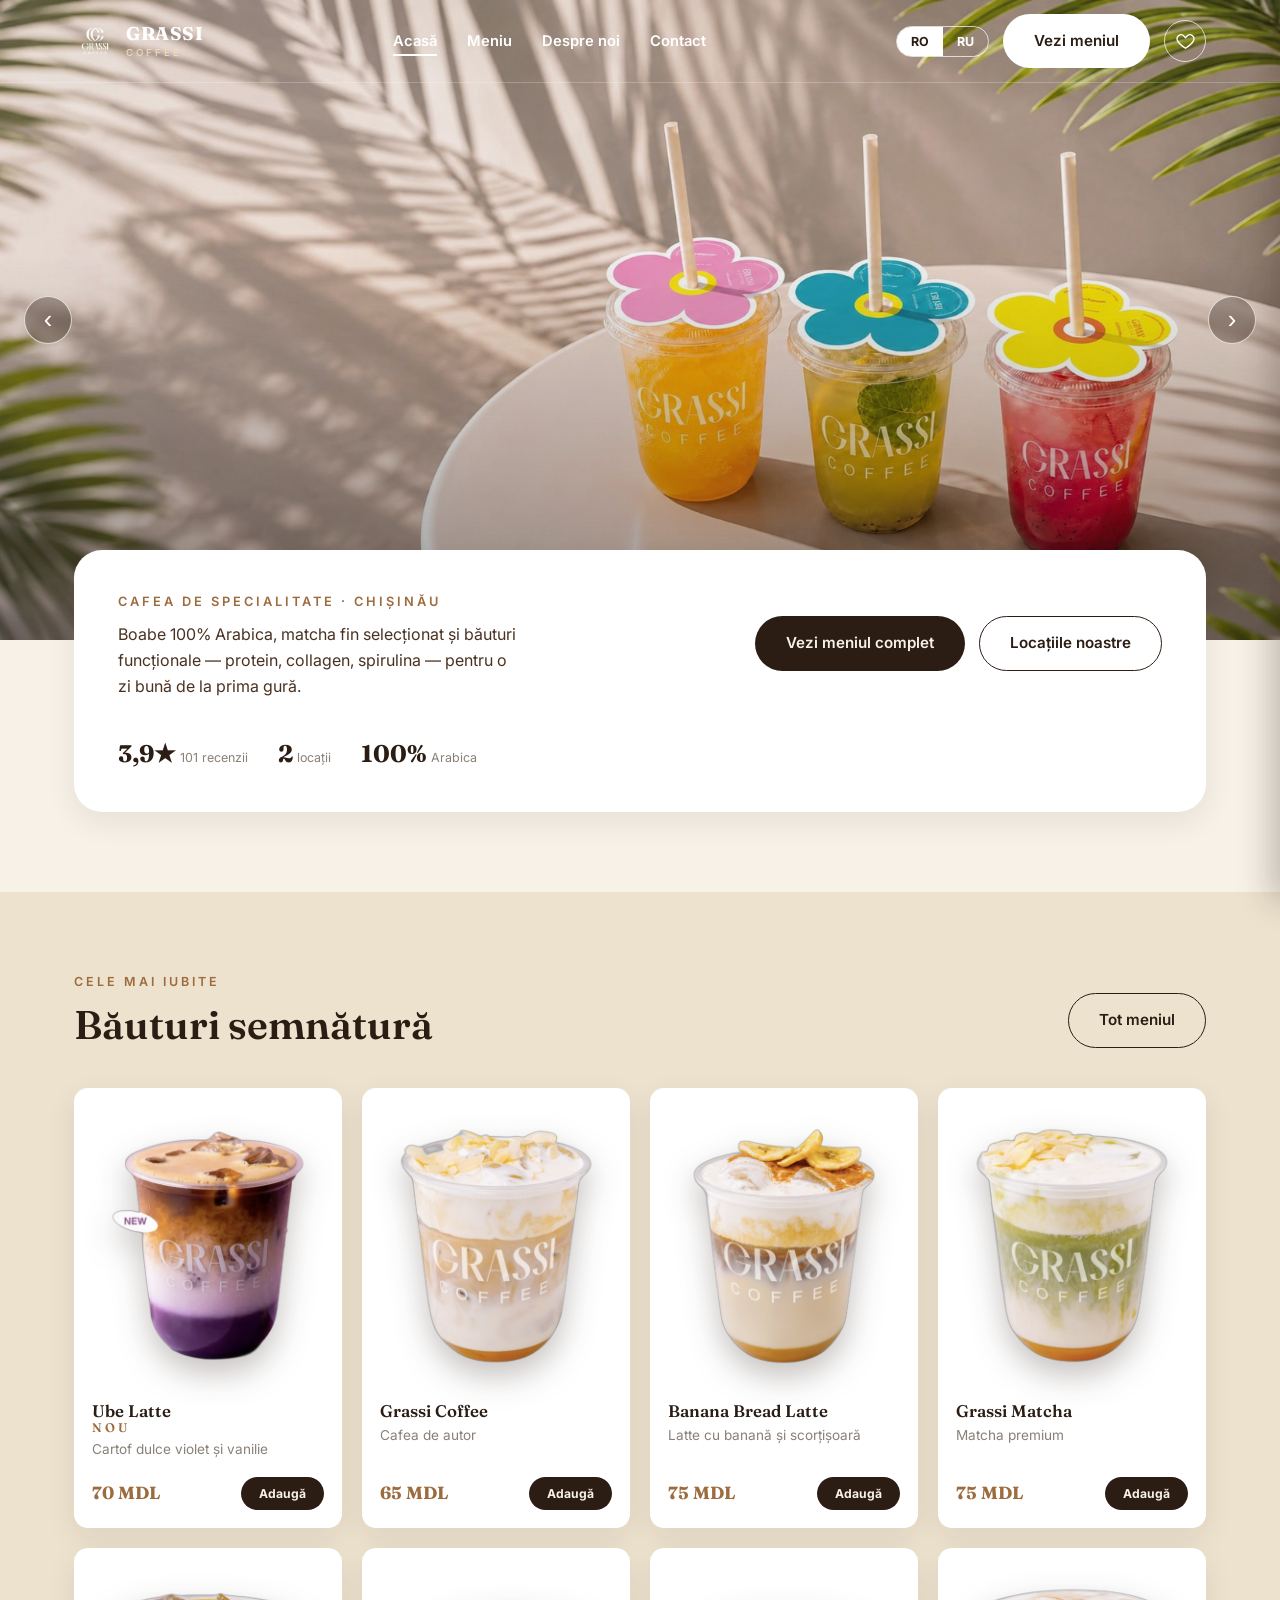
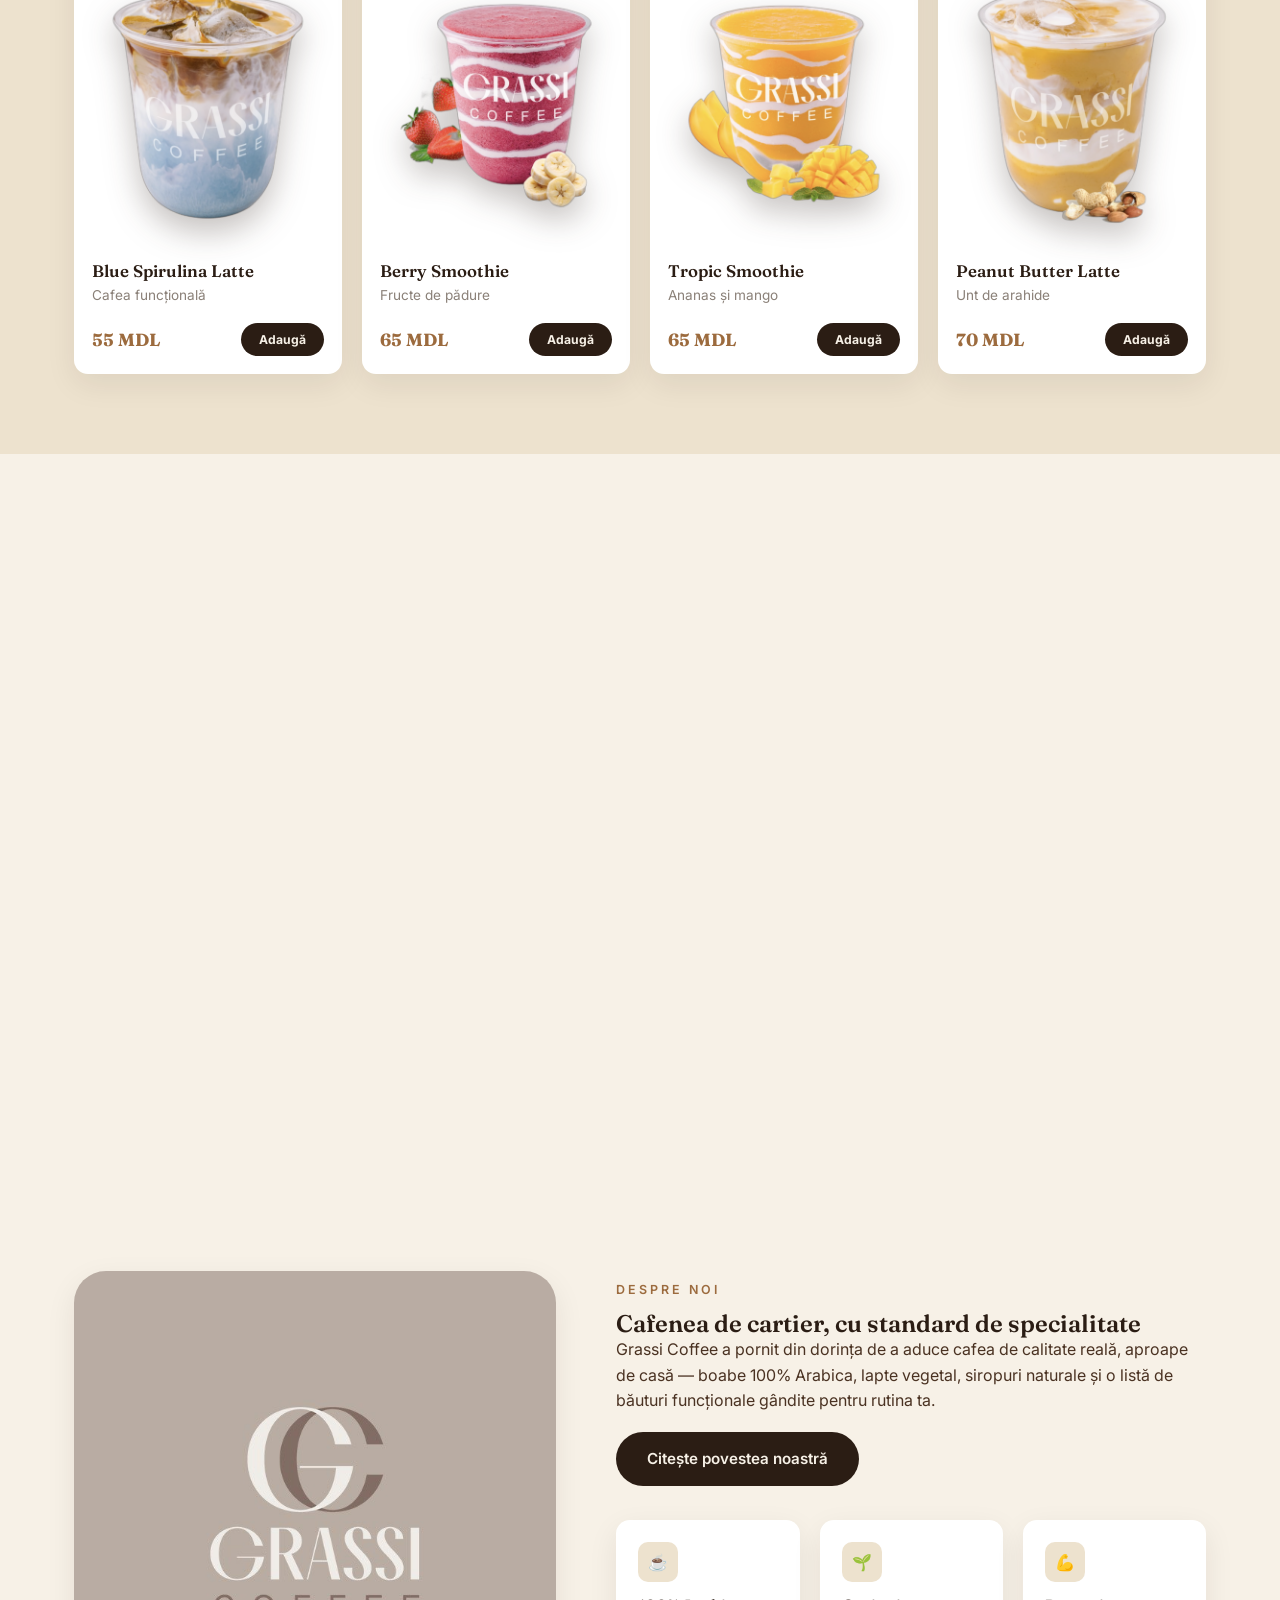
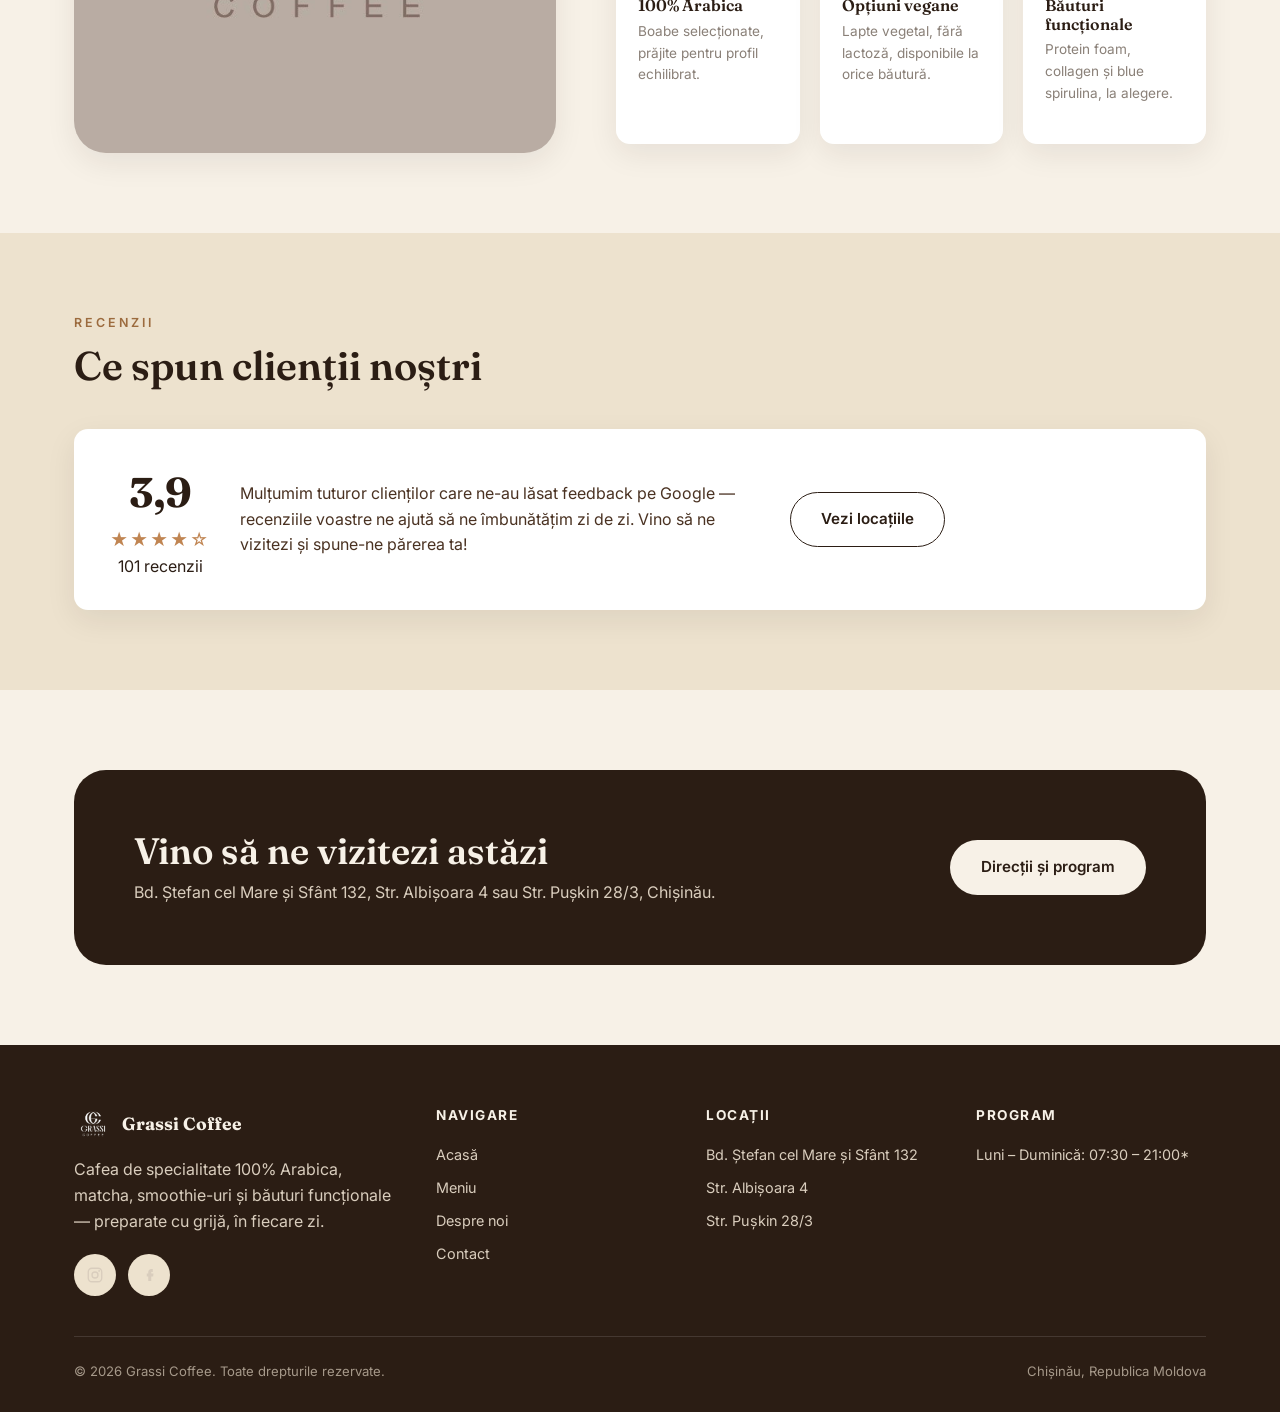
==== commit f2553a69: "Add third location: Atrium (Str. Albișoara 4) Inserted between Ștefan cel Mare and Pușkin everywhere" ====
--- a/index.html
+++ b/index.html
@@ -258,7 +258,7 @@
     <div class="cta-band">
       <div>
         <h2 data-ro="Vino să ne vizitezi astăzi" data-ru="Заходи к нам сегодня">Vino să ne vizitezi astăzi</h2>
-        <p data-ro="Bd. Ștefan cel Mare și Sfânt 132 sau Str. Pușkin 28/3, Chișinău." data-ru="Бул. Штефан чел Маре ши Сфынт 132 или ул. Пушкина 28/3, Кишинёв.">Bd. Ștefan cel Mare și Sfânt 132 sau Str. Pușkin 28/3, Chișinău.</p>
+        <p data-ro="Bd. Ștefan cel Mare și Sfânt 132, Str. Albișoara 4 sau Str. Pușkin 28/3, Chișinău." data-ru="Бул. Штефан чел Маре ши Сфынт 132, ул. Албишоара 4 или ул. Пушкина 28/3, Кишинёв.">Bd. Ștefan cel Mare și Sfânt 132, Str. Albișoara 4 sau Str. Pușkin 28/3, Chișinău.</p>
       </div>
       <a href="contact.html" class="btn btn-light" data-ro="Direcții și program" data-ru="Маршрут и часы работы">Direcții și program</a>
     </div>
@@ -293,6 +293,7 @@
         <h5 data-ro="Locații" data-ru="Локации">Locații</h5>
         <ul>
           <li>Bd. Ștefan cel Mare și Sfânt 132</li>
+          <li>Str. Albișoara 4</li>
           <li>Str. Pușkin 28/3</li>
         </ul>
       </div>
--- a/css/style.css
+++ b/css/style.css
@@ -646,7 +646,7 @@
 /* Locations */
 .locations-grid{
   display:grid;
-  grid-template-columns:repeat(2,1fr);
+  grid-template-columns:repeat(3,1fr);
   gap:26px;
 }
 .location-card{
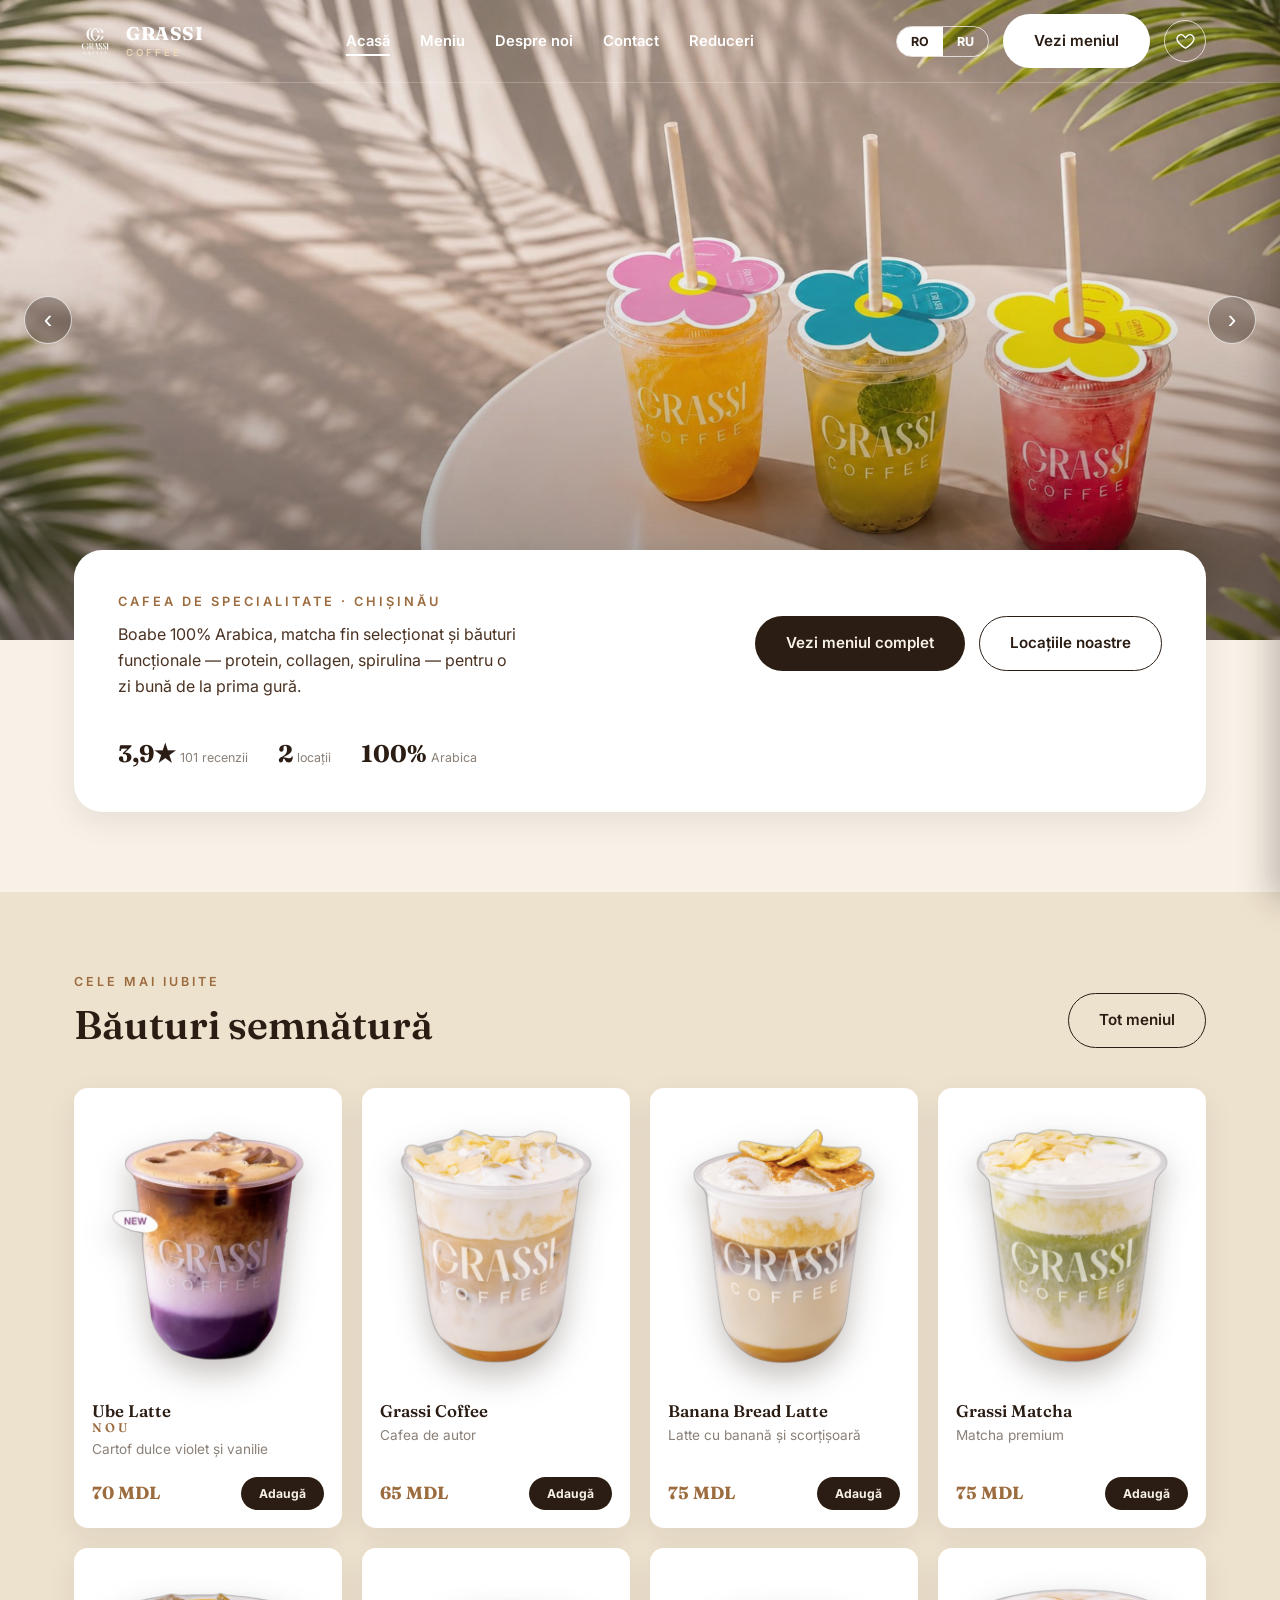
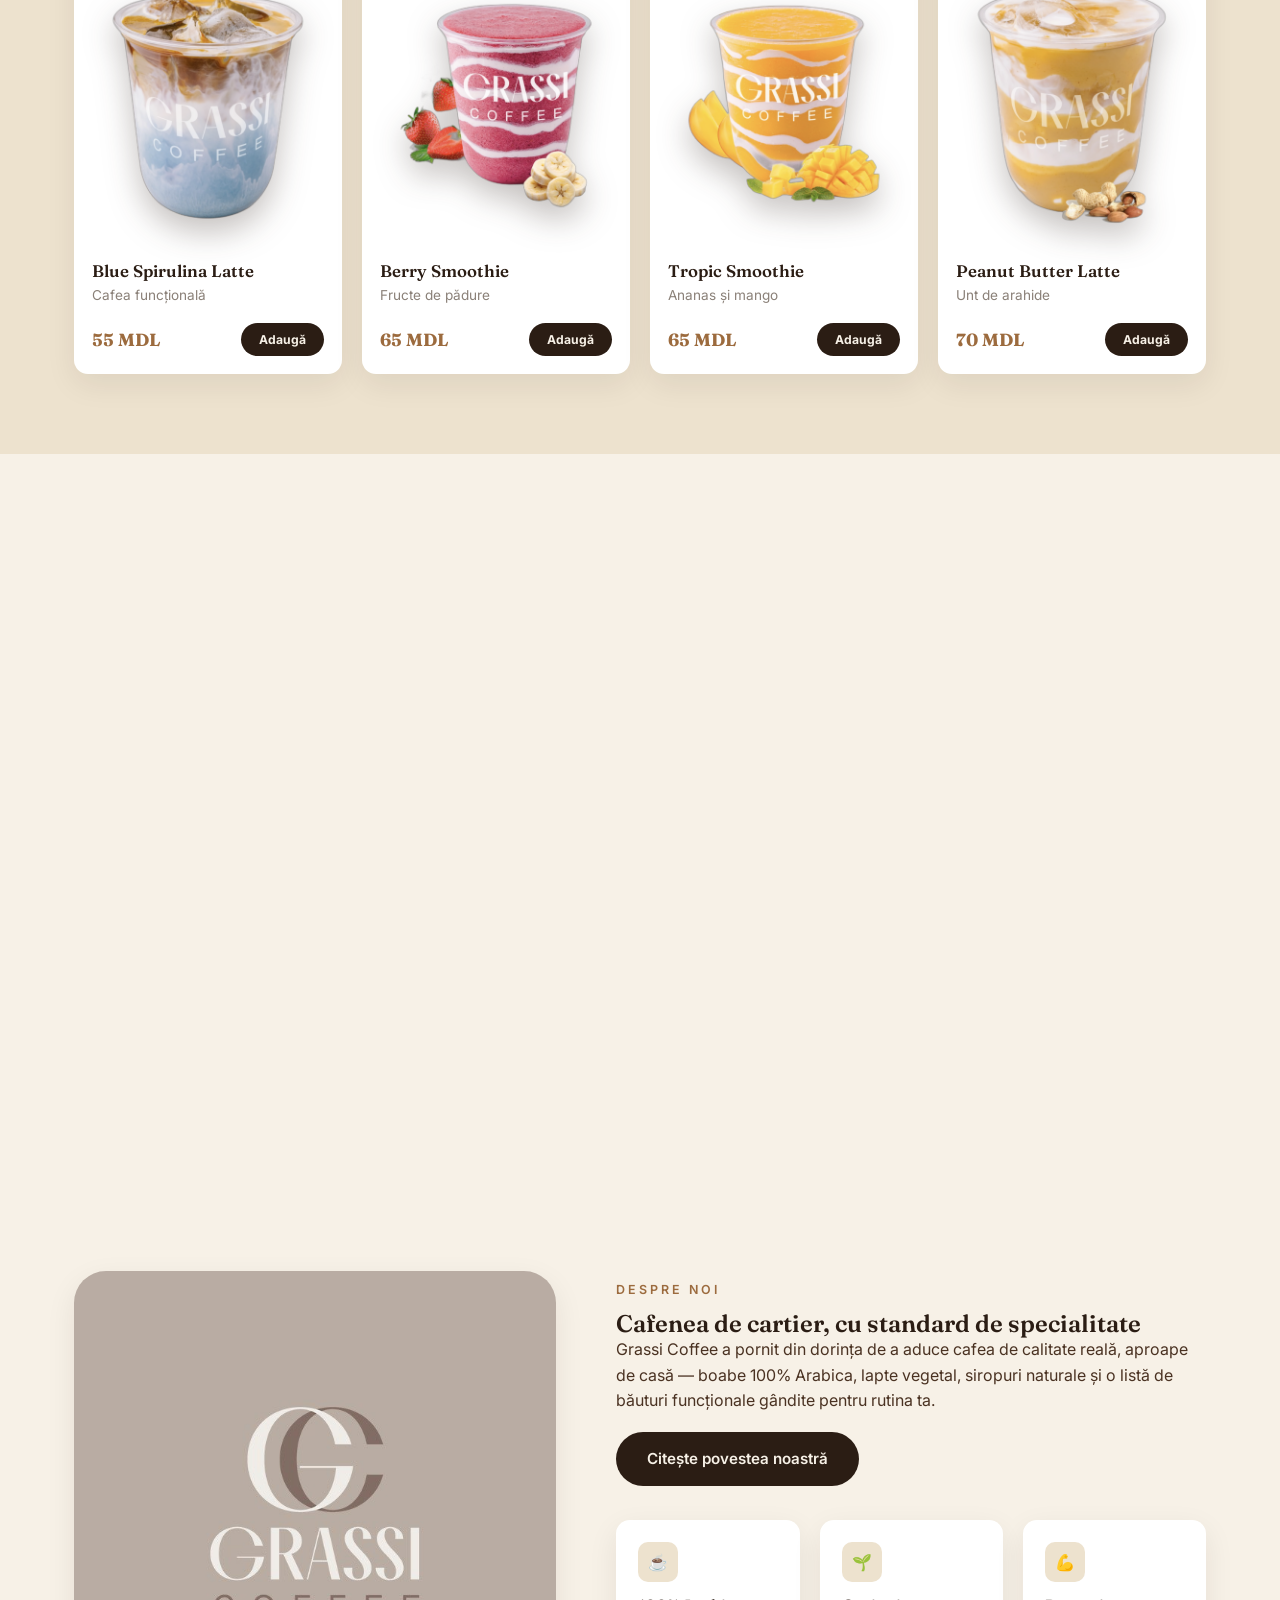
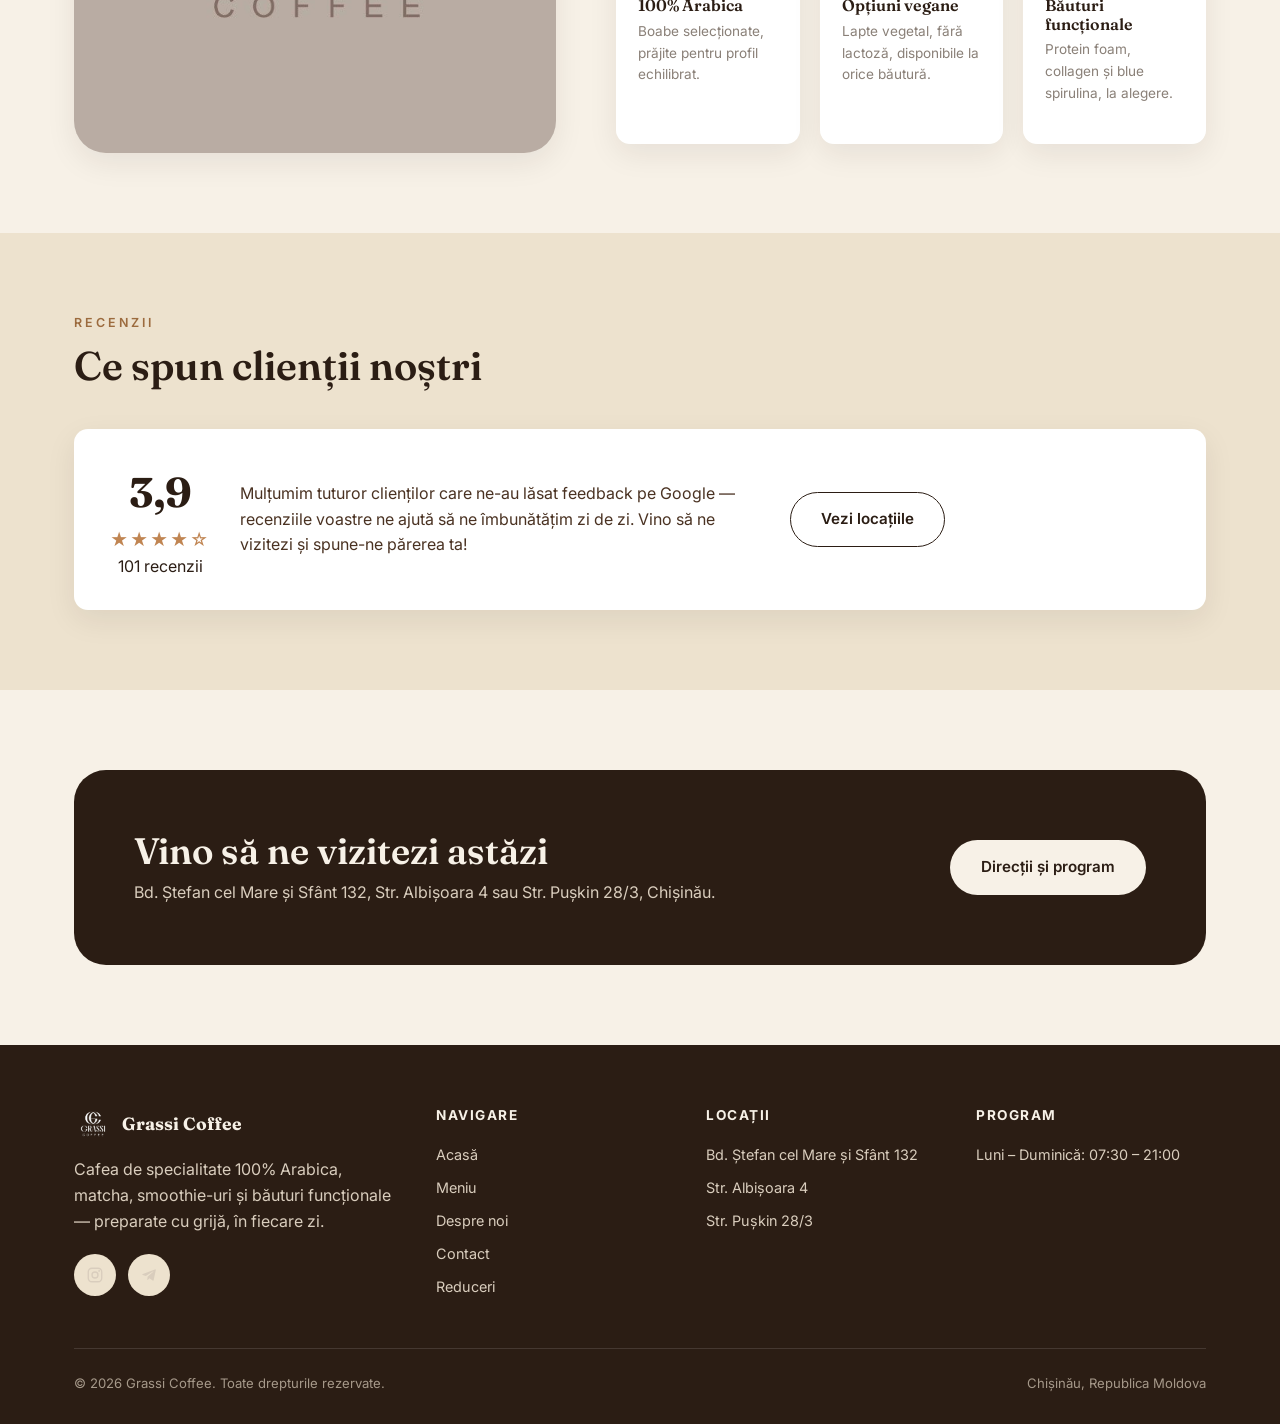
==== commit 24e22704: "Update three-location copy, swap Facebook for Telegram bot, add Reduceri page - Fix remaining "two l" ====
--- a/index.html
+++ b/index.html
@@ -22,6 +22,7 @@
         <li><a href="meniu.html" data-ro="Meniu" data-ru="Меню">Meniu</a></li>
         <li><a href="despre.html" data-ro="Despre noi" data-ru="О нас">Despre noi</a></li>
         <li><a href="contact.html" data-ro="Contact" data-ru="Контакты">Contact</a></li>
+        <li><a href="reduceri.html" data-ro="Reduceri" data-ru="Скидки">Reduceri</a></li>
       </ul>
     </nav>
     <div class="header-actions">
@@ -275,8 +276,8 @@
           <a href="https://www.instagram.com/grassi.coffee/" target="_blank" rel="noopener" aria-label="Instagram">
             <svg width="18" height="18" viewBox="0 0 24 24" fill="none"><rect x="3" y="3" width="18" height="18" rx="5" stroke="currentColor" stroke-width="1.8"/><circle cx="12" cy="12" r="4" stroke="currentColor" stroke-width="1.8"/><circle cx="17.5" cy="6.5" r="1.2" fill="currentColor"/></svg>
           </a>
-          <a href="https://www.facebook.com/p/Grassi-Coffee-61585398815367/" target="_blank" rel="noopener" aria-label="Facebook">
-            <svg width="18" height="18" viewBox="0 0 24 24" fill="none"><path d="M15 8h2V4h-2c-2.2 0-4 1.8-4 4v2H9v4h2v6h4v-6h2.5l.5-4H15V8c0-.6.4-1 1-1z" fill="currentColor"/></svg>
+          <a href="https://t.me/GRASSICoffeebot" target="_blank" rel="noopener" aria-label="Telegram">
+            <svg width="18" height="18" viewBox="0 0 24 24" fill="none"><path d="M9.78 18.65l.28-4.23 7.68-6.92c.34-.31-.07-.46-.52-.19L7.74 13.3 3.64 12c-.88-.25-.89-.86.2-1.3l15.97-6.16c.73-.33 1.43.18 1.15 1.3l-2.72 12.81c-.19.91-.74 1.13-1.5.71L12.6 16.3l-1.99 1.93c-.23.23-.42.42-.83.42z" fill="currentColor"/></svg>
           </a>
         </div>
       </div>
@@ -287,6 +288,7 @@
           <li><a href="meniu.html" data-ro="Meniu" data-ru="Меню">Meniu</a></li>
           <li><a href="despre.html" data-ro="Despre noi" data-ru="О нас">Despre noi</a></li>
           <li><a href="contact.html" data-ro="Contact" data-ru="Контакты">Contact</a></li>
+          <li><a href="reduceri.html" data-ro="Reduceri" data-ru="Скидки">Reduceri</a></li>
         </ul>
       </div>
       <div>
@@ -300,7 +302,7 @@
       <div>
         <h5 data-ro="Program" data-ru="Часы работы">Program</h5>
         <ul>
-          <li data-ro="Luni – Duminică: 07:30 – 21:00*" data-ru="Пн – Вс: 07:30 – 21:00*">Luni – Duminică: 07:30 – 21:00*</li>
+          <li data-ro="Luni – Duminică: 07:30 – 21:00" data-ru="Пн – Вс: 07:30 – 21:00">Luni – Duminică: 07:30 – 21:00</li>
         </ul>
       </div>
     </div>
--- a/css/style.css
+++ b/css/style.css
@@ -773,6 +773,35 @@
   transition:background .2s ease;
 }
 .social-row a:hover{background:var(--accent);color:var(--white);}
+
+/* Reduceri / QR card */
+.qr-card{
+  background:var(--white);
+  border-radius:var(--radius);
+  box-shadow:var(--shadow);
+  padding:50px;
+  max-width:560px;
+  margin:0 auto;
+  text-align:center;
+}
+.qr-card h2{margin-bottom:14px;}
+.qr-card p{color:var(--coffee-700);}
+.qr-result{
+  margin-top:32px;
+  padding-top:32px;
+  border-top:1px solid var(--line);
+  opacity:0;
+  transform:translateY(10px);
+  transition:opacity .35s ease, transform .35s ease;
+}
+.qr-result.show{opacity:1;transform:translateY(0);}
+.qr-result img{
+  width:220px;height:220px;
+  border-radius:16px;
+  box-shadow:var(--shadow);
+  margin-bottom:18px;
+}
+.qr-result p{margin-bottom:18px;}
 
 /* Footer */
 .site-footer{
@@ -876,7 +905,8 @@
 .cta-band,
 .contact-info-card,
 #contact-form,
-.section-head{
+.section-head,
+.qr-card{
   opacity:0;
   transform:translateY(28px);
   transition:opacity .7s cubic-bezier(.2,.7,.2,1), transform .7s cubic-bezier(.2,.7,.2,1);
@@ -891,13 +921,14 @@
 .cta-band.in-view,
 .contact-info-card.in-view,
 #contact-form.in-view,
-.section-head.in-view{
+.section-head.in-view,
+.qr-card.in-view{
   opacity:1;
   transform:translateY(0);
 }
 @media (prefers-reduced-motion: reduce){
   .menu-card,.item-card,.value-card,.location-card,.price-table-wrap,
-  .review-strip,.promo-band,.cta-band,.contact-info-card,#contact-form,.section-head{
+  .review-strip,.promo-band,.cta-band,.contact-info-card,#contact-form,.section-head,.qr-card{
     opacity:1 !important;transform:none !important;transition:none !important;
   }
 }
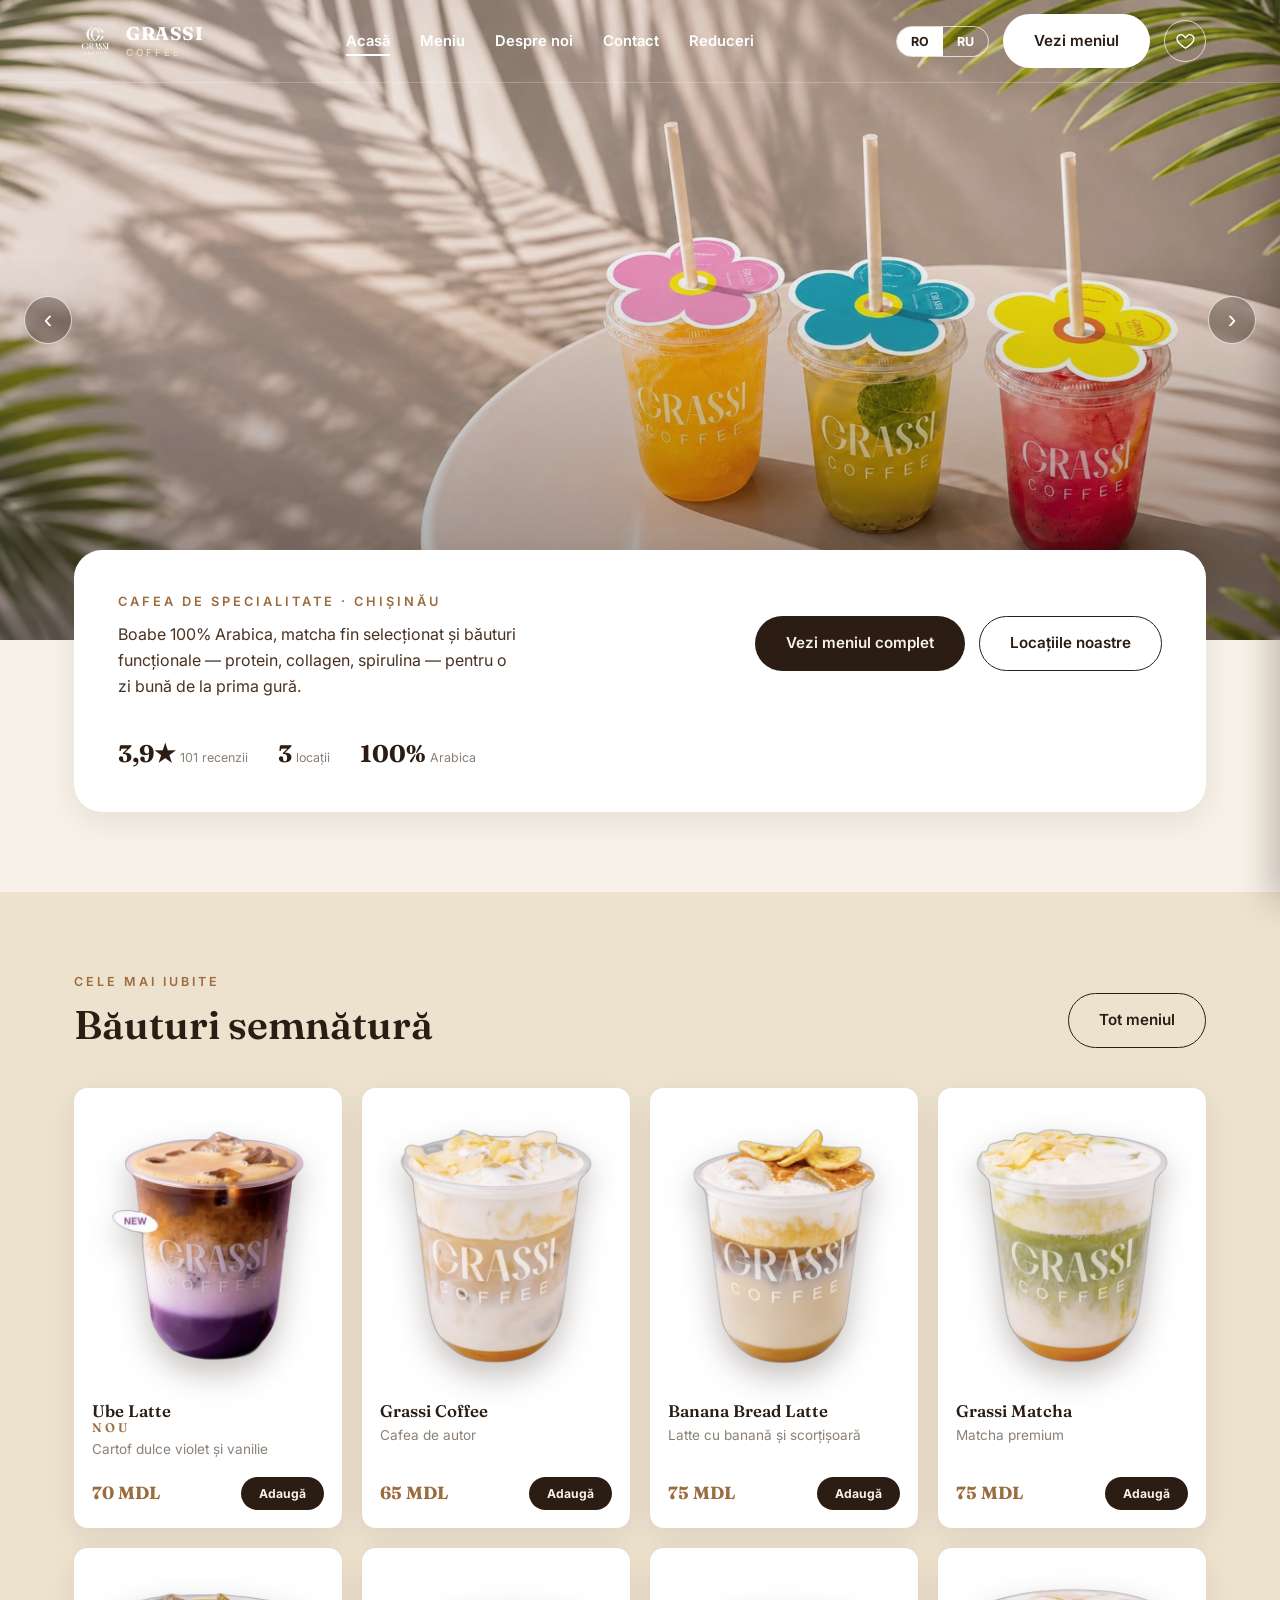
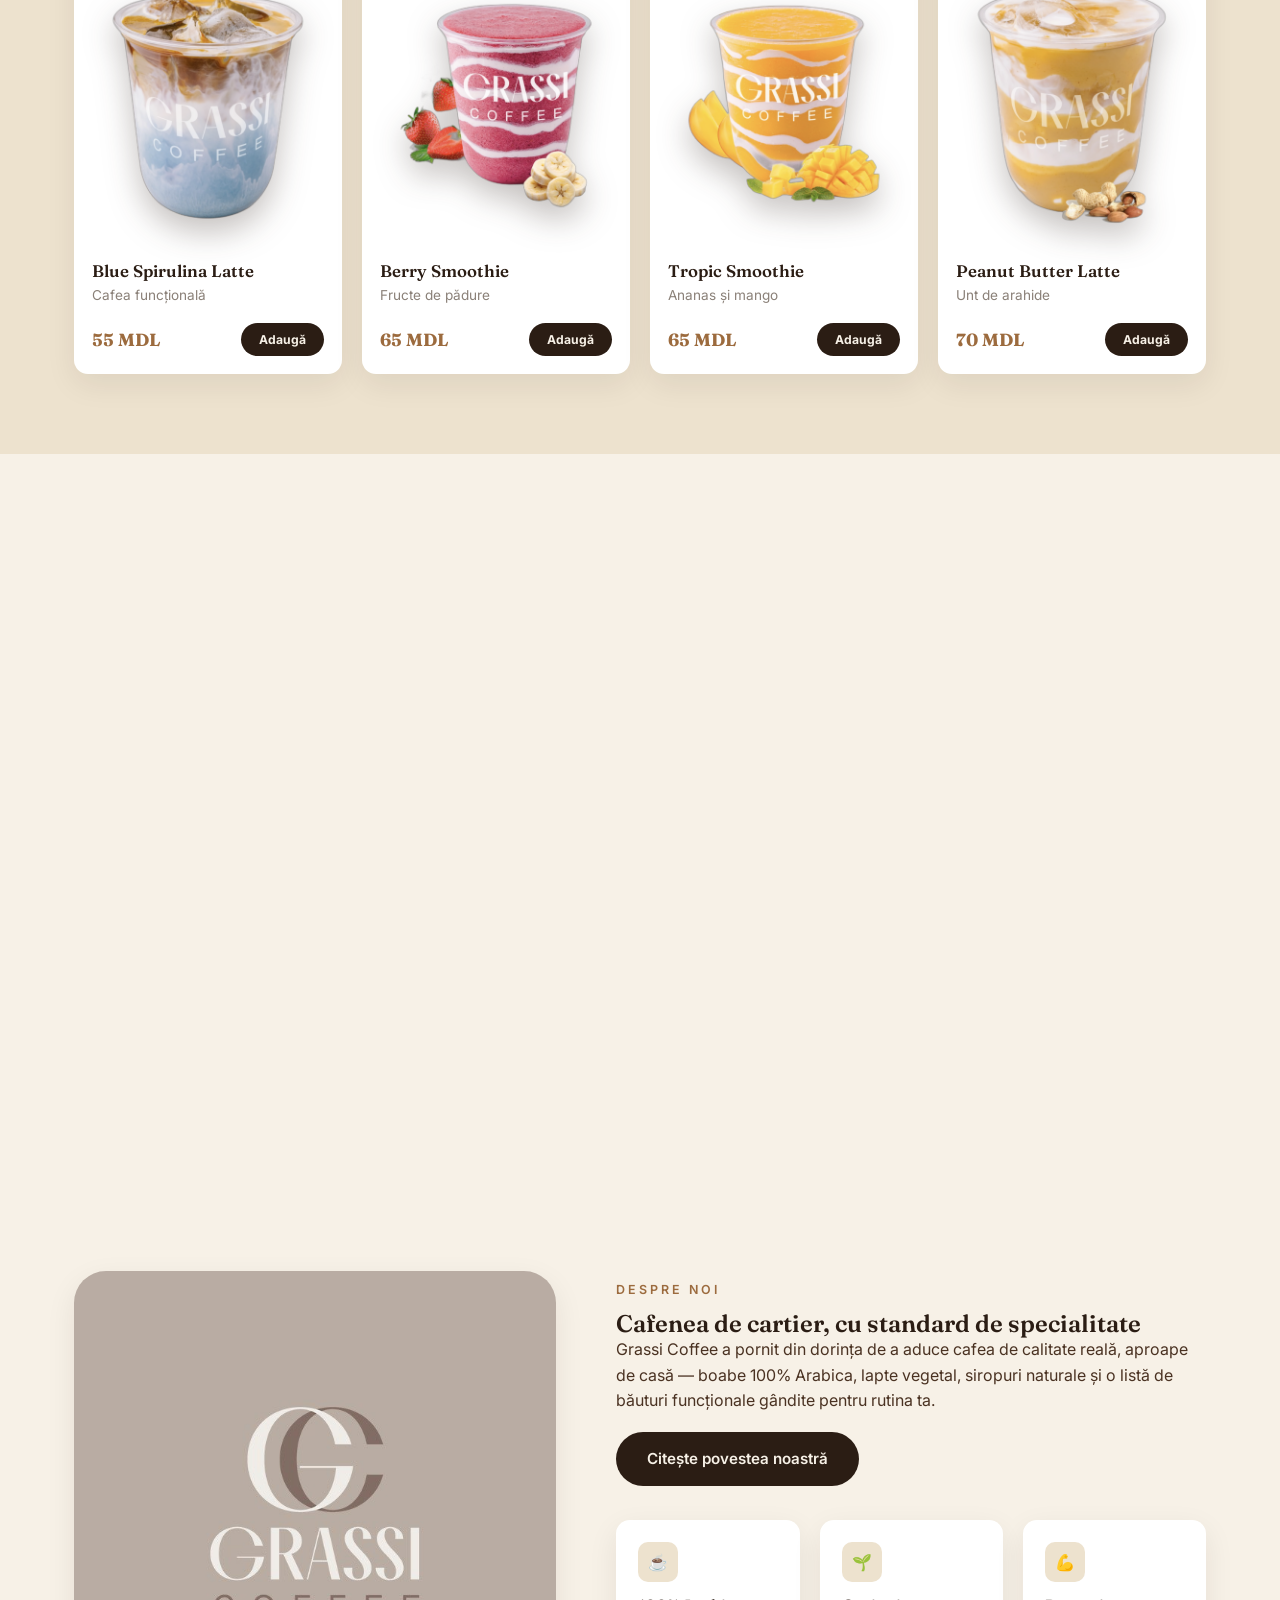
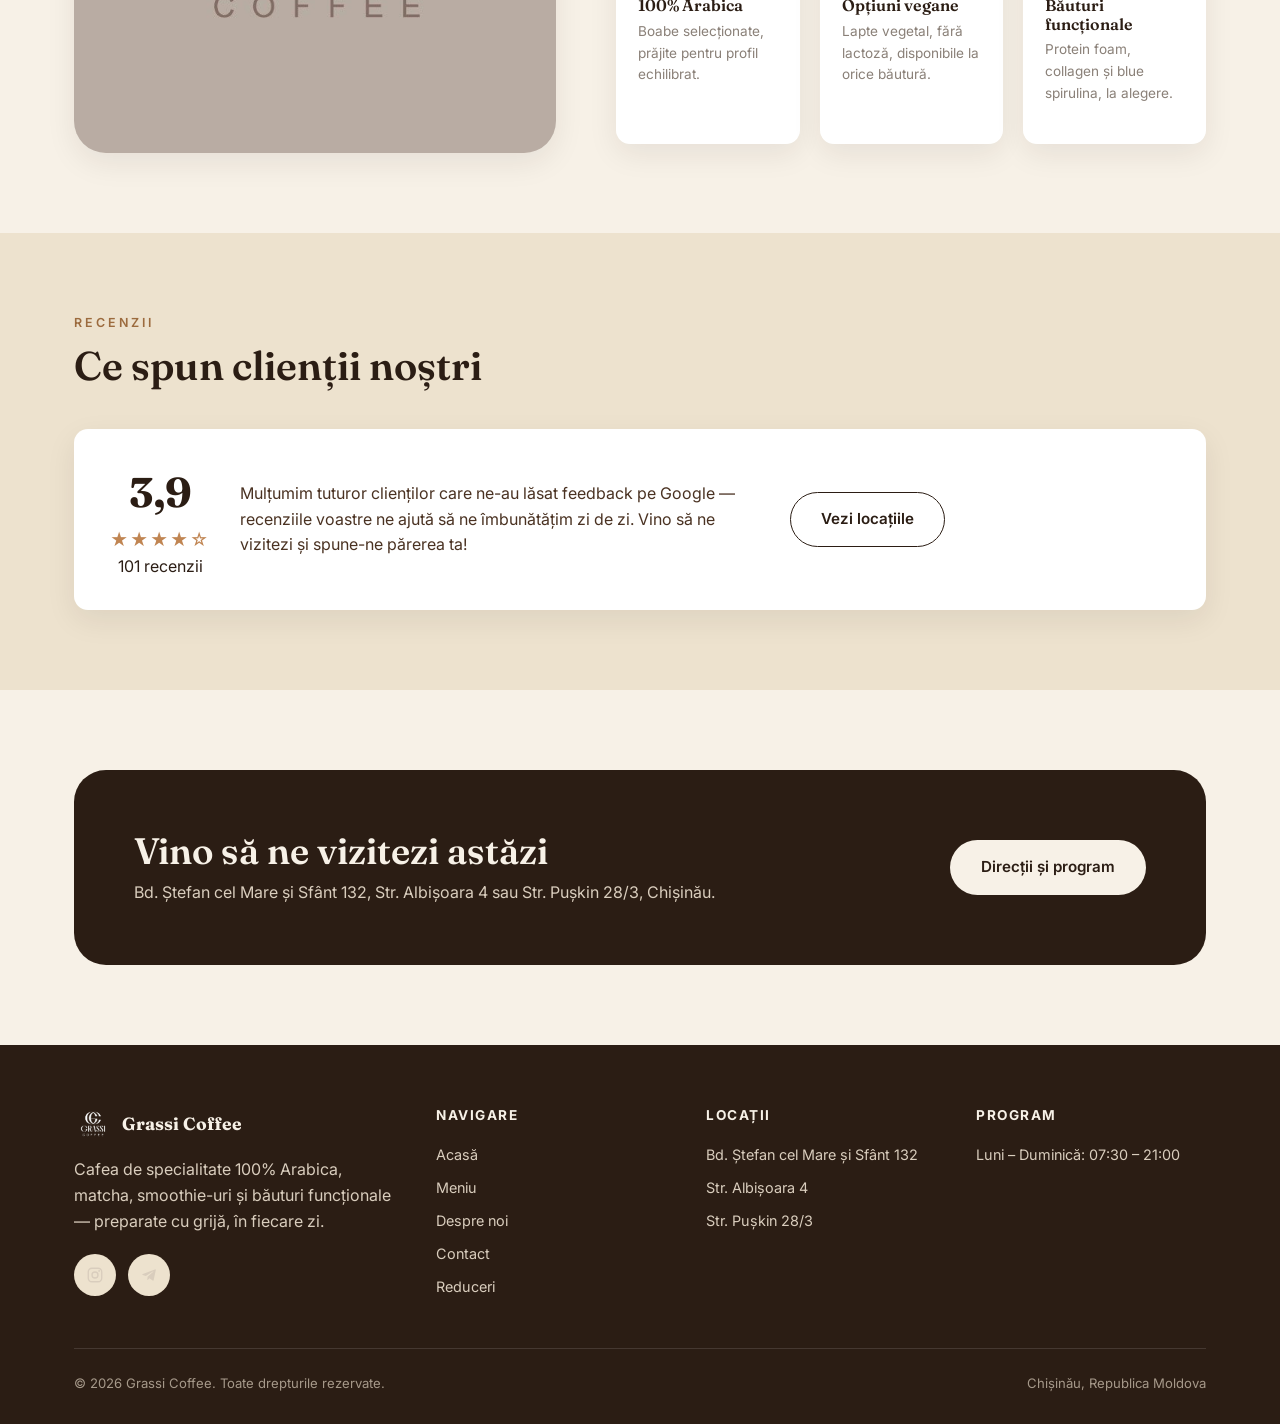
==== commit c2a26a08: "Fix location count stat on homepage (2 -> 3)" ====
--- a/index.html
+++ b/index.html
@@ -69,7 +69,7 @@
           <span data-ro="101 recenzii" data-ru="101 отзыв">101 recenzii</span>
         </div>
         <div>
-          <strong>2</strong>
+          <strong>3</strong>
           <span data-ro="locații" data-ru="локации">locații</span>
         </div>
         <div>
